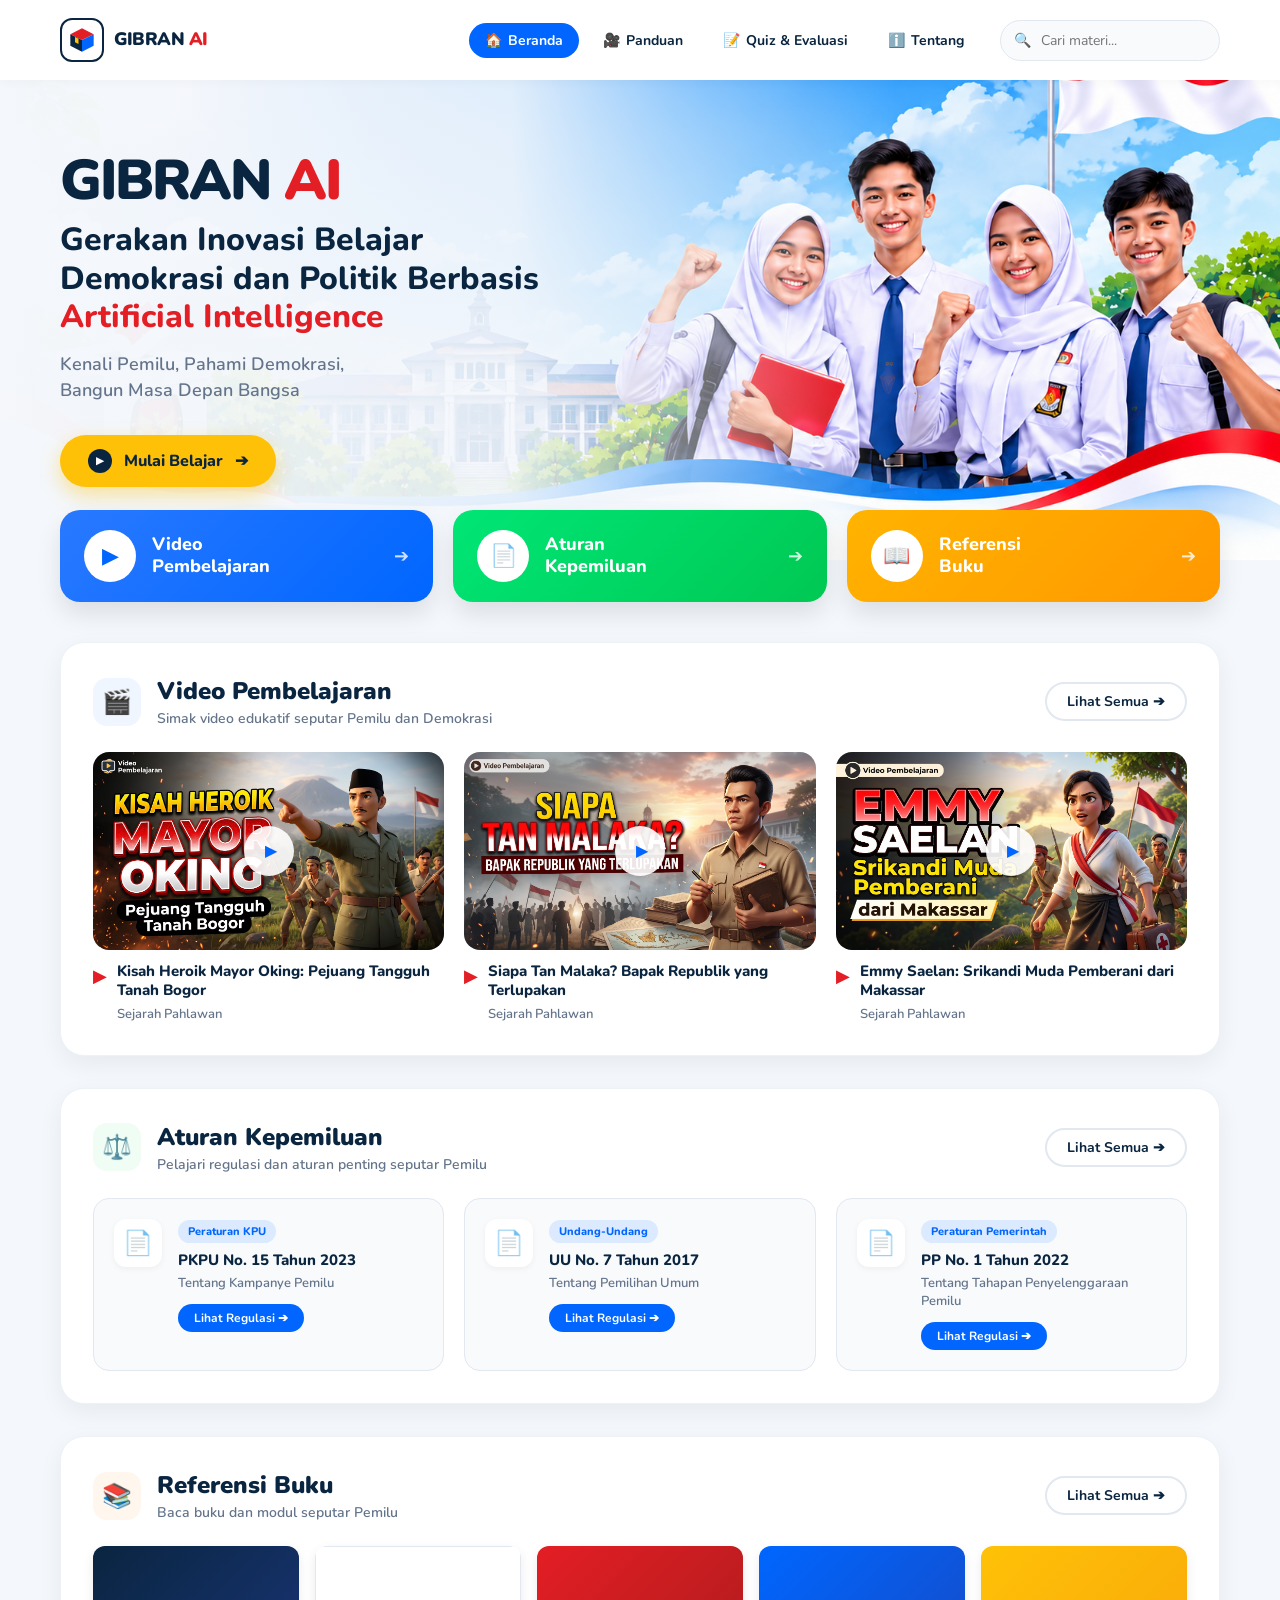
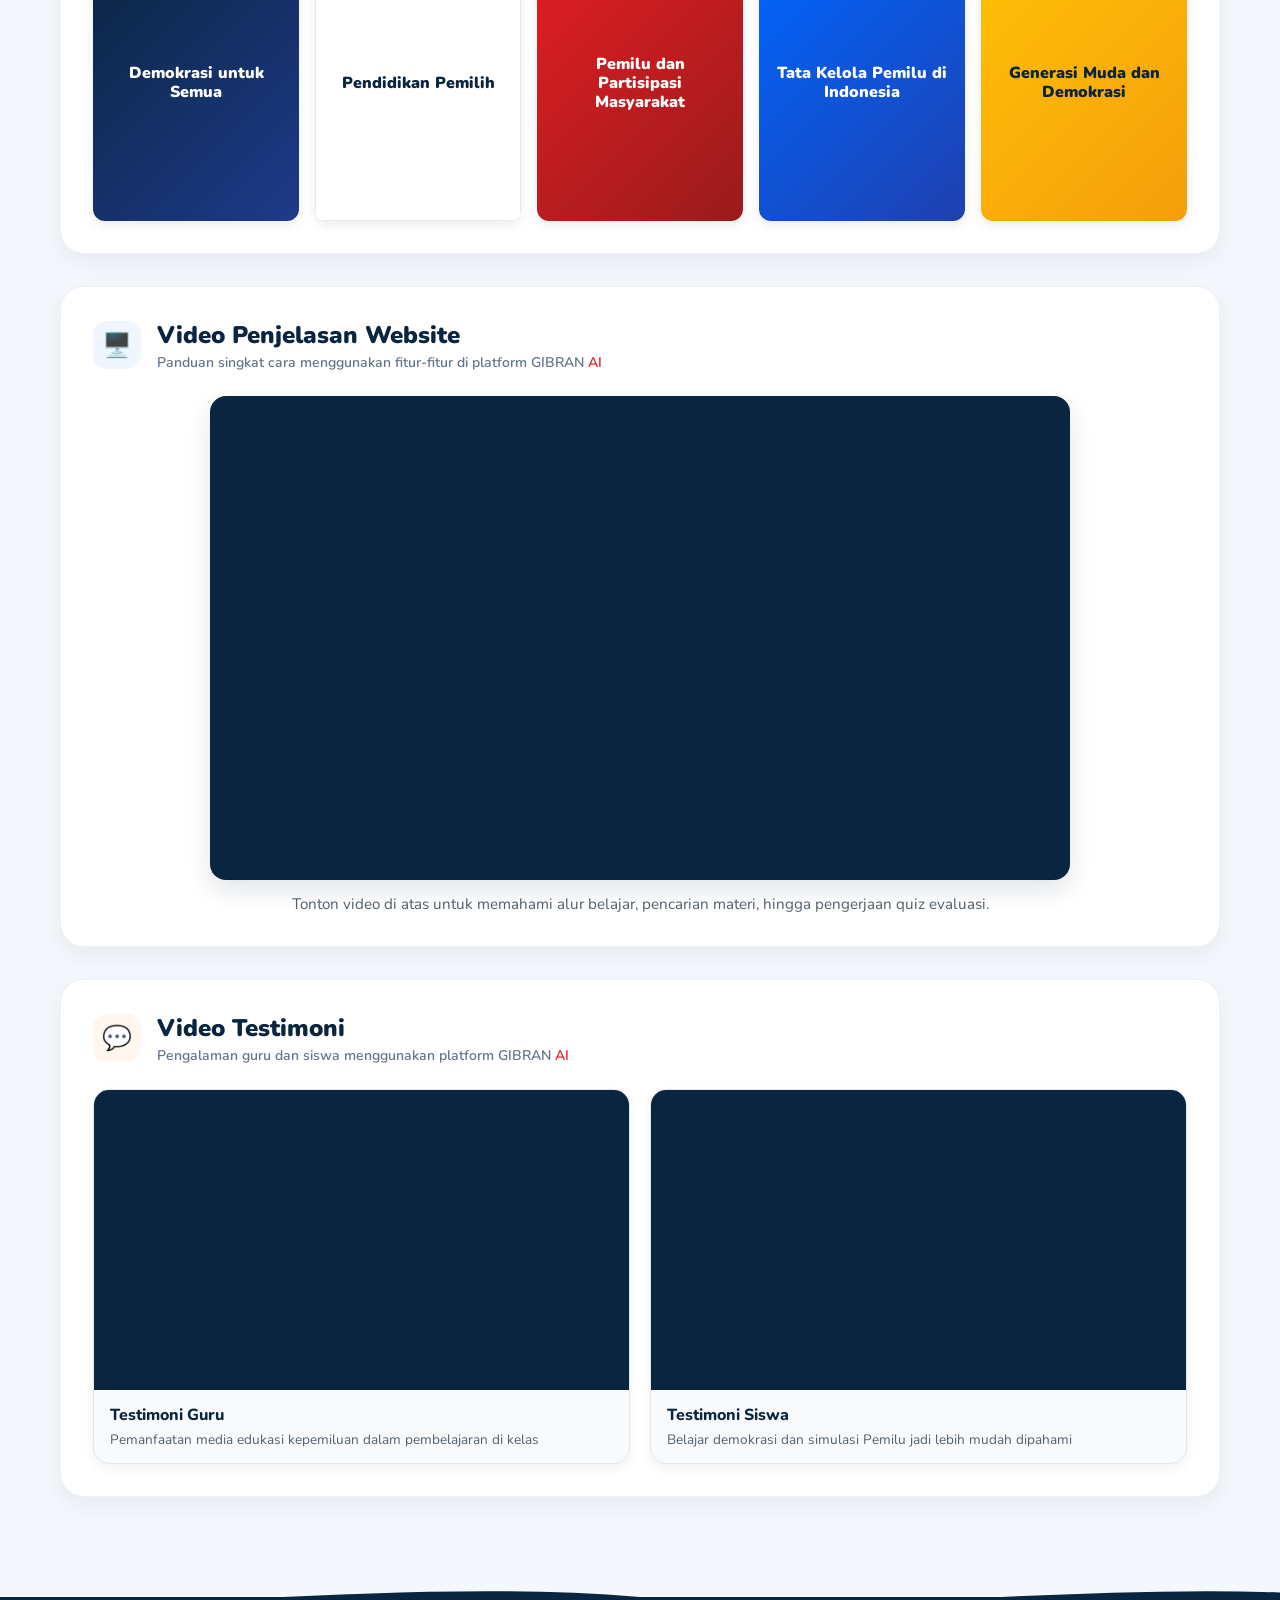
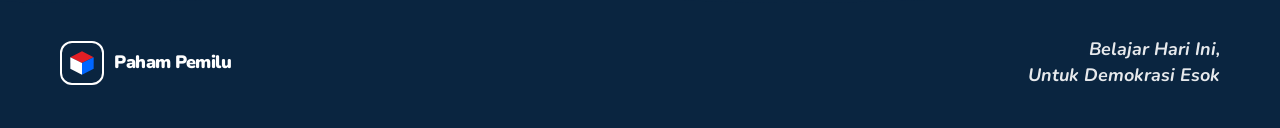
==== index.html @ 25739f9c "Update index.html" ====
<!DOCTYPE html>
<html lang="id">
<head>
<meta charset="UTF-8">
<meta name="viewport" content="width=device-width,initial-scale=1">
<title>Paham Pemilu — Media Edukasi</title>
<link rel="stylesheet" href="assets/public.css">
<link href="https://fonts.googleapis.com/css2?family=Nunito:wght@400;600;700;800;900&display=swap" rel="stylesheet">
<style>
  /* Warna merah untuk tulisan AI dan Artificial Intelligence */
  .text-red {
    color: #E31E24 !important;
  }

  /* Styling tambahan khusus untuk section Video Penjelasan Website */
  .guide-video-wrapper {
    position: relative;
    width: 100%;
    max-width: 860px;
    margin: 0 auto;
    aspect-ratio: 16 / 9;
    border-radius: 16px;
    overflow: hidden;
    background: #0A2540;
    box-shadow: 0 10px 25px rgba(10, 37, 64, 0.12);
  }
  .guide-video-wrapper iframe,
  .guide-video-wrapper video {
    position: absolute;
    top: 0;
    left: 0;
    width: 100%;
    height: 100%;
    border: none;
    object-fit: cover;
  }
  .guide-caption {
    text-align: center;
    margin-top: 14px;
    color: #52606D;
    font-size: 0.95rem;
  }

  /* Styling Section Video Testimoni */
  .testimoni-grid {
    display: grid;
    grid-template-columns: repeat(auto-fit, minmax(300px, 1fr));
    gap: 20px;
  }
  .testimoni-card {
    background: #F8FAFC;
    border: 1px solid #E2E8F0;
    border-radius: 16px;
    overflow: hidden;
    box-shadow: 0 4px 12px rgba(10, 37, 64, 0.06);
  }
  .testimoni-video-box {
    position: relative;
    width: 100%;
    aspect-ratio: 16 / 9;
    background: #0A2540;
  }
  .testimoni-video-box iframe,
  .testimoni-video-box video {
    position: absolute;
    top: 0;
    left: 0;
    width: 100%;
    height: 100%;
    border: none;
    object-fit: cover;
  }
  .testimoni-info {
    padding: 14px 16px;
  }
  .testimoni-info h4 {
    margin: 0 0 4px;
    color: #0A2540;
    font-size: 1rem;
    font-weight: 800;
  }
  .testimoni-info p {
    margin: 0;
    color: #52606D;
    font-size: 0.85rem;
  }

  /* Styling Sampul Gambar Referensi Buku */
  .b-cover.has-cover-img {
    background-size: cover !important;
    background-position: center !important;
    background-repeat: no-repeat !important;
    position: relative;
    overflow: hidden;
  }
  .b-cover.has-cover-img::after {
    content: "";
    position: absolute;
    inset: 0;
    background: linear-gradient(to top, rgba(10, 37, 64, 0.85) 0%, rgba(10, 37, 64, 0.15) 55%, transparent 100%);
  }
  .b-cover.has-cover-img h3 {
    position: relative;
    z-index: 2;
    color: #ffffff !important;
    text-shadow: 0 2px 6px rgba(0,0,0,0.6);
  }

  /* Perbaikan rasio video di dalam modal agar tidak stuck loading/gepeng */
  #videoContent {
    position: relative;
    width: 100%;
    aspect-ratio: 16 / 9;
    background: #000;
    border-radius: 12px;
    overflow: hidden;
  }
  #videoContent iframe,
  #videoContent video {
    position: absolute;
    top: 0;
    left: 0;
    width: 100%;
    height: 100%;
    border: none;
  }
</style>
</head>
<body>

<!-- NAVBAR -->
<header class="site-header">
  <div class="container nav-container">
    <a href="#" class="brand">
      <div class="brand-logo">
        <svg viewBox="0 0 24 24" fill="none" xmlns="http://www.w3.org/2000/svg">
          <path d="M12 2L2 7L12 12L22 7L12 2Z" fill="#E31E24"/>
          <path d="M2 7V17L12 22V12L2 7Z" fill="#0A2540"/>
          <path d="M22 7V17L12 22V12L22 7Z" fill="#0066FF"/>
          <path d="M6 9.5V14L9 15.5V11L6 9.5Z" fill="#FFC107"/>
        </svg>
      </div>
      <div class="brand-text">
        <div class="brand-title">GIBRAN <span class="text-red">AI</span></div>
      </div>
    </a>

    <!-- Menu Navigasi & Pencarian digabung di kanan -->
    <div class="nav-right">
      <nav class="nav-links">
        <a href="#" class="active" onclick="scrollToTop(event)"><span class="icon">🏠</span> Beranda</a>
        <a href="#panduan"><span class="icon">🎥</span> Panduan</a>
        <a href="#" onclick="event.preventDefault(); openQuiz()"><span class="icon">📝</span> Quiz & Evaluasi</a>
        <a href="#" onclick="event.preventDefault(); openTentang()"><span class="icon">ℹ️</span> Tentang</a>
      </nav>

      <div class="nav-search">
        <input type="text" placeholder="Cari materi..." id="globalSearchInput" onkeyup="globalSearch(this.value)">
        <span class="search-icon">🔍</span>
      </div>
    </div>
  </div>
</header>

<!-- HERO SECTION -->
<section class="hero-section">
  <div class="hero-bg">
    <img src="assets/background.png" alt="Siswa Paham Pemilu" class="hero-image">
    <div class="hero-overlay"></div>
  </div>
  
  <div class="container hero-content">
    <div class="hero-text">
      <h1><span class="text-navy">GIBRAN</span> <span class="text-red">AI</span></h1>
      <h2>Gerakan Inovasi Belajar Demokrasi dan Politik Berbasis <span class="text-red">Artificial Intelligence</span></h2>
      <p>Kenali Pemilu, Pahami Demokrasi,<br>Bangun Masa Depan Bangsa</p>
      <a href="#video" class="btn-hero">
        <span class="btn-icon">▶</span>
        Mulai Belajar
        <span class="btn-arrow">➔</span>
      </a>
    </div>
  </div>
</section>

<!-- KATEGORI KARTU -->
<div class="container category-wrapper">
  <div class="category-grid">
    <a href="#video" class="cat-card cat-blue">
      <div class="cat-icon">▶</div>
      <div class="cat-text"><h3>Video<br>Pembelajaran</h3></div>
      <div class="cat-arrow">➔</div>
    </a>
    <a href="#aturan" class="cat-card cat-green">
      <div class="cat-icon">📄</div>
      <div class="cat-text"><h3>Aturan<br>Kepemiluan</h3></div>
      <div class="cat-arrow">➔</div>
    </a>
    <a href="#buku" class="cat-card cat-orange">
      <div class="cat-icon">📖</div>
      <div class="cat-text"><h3>Referensi<br>Buku</h3></div>
      <div class="cat-arrow">➔</div>
    </a>
  </div>
</div>

<!-- MAIN CONTENT WRAPPER -->
<div class="container main-content">

  <!-- SECTION 1: VIDEO -->
  <section class="content-box" id="video">
    <div class="box-header">
      <div class="header-left">
        <div class="header-icon icon-blue">🎬</div>
        <div>
          <h2>Video Pembelajaran</h2>
          <p>Simak video edukatif seputar Pemilu dan Demokrasi</p>
        </div>
      </div>
      <a href="#" onclick="event.preventDefault(); openAll('video')" class="btn-lihat">Lihat Semua ➔</a>
    </div>
    <div class="video-grid" id="videoGrid"></div>
  </section>

  <!-- SECTION 2: ATURAN -->
  <section class="content-box" id="aturan">
    <div class="box-header">
      <div class="header-left">
        <div class="header-icon icon-green">⚖️</div>
        <div>
          <h2>Aturan Kepemiluan</h2>
          <p>Pelajari regulasi dan aturan penting seputar Pemilu</p>
        </div>
      </div>
      <a href="#" onclick="event.preventDefault(); openAll('aturan')" class="btn-lihat">Lihat Semua ➔</a>
    </div>
    <div class="rule-grid" id="rulesGrid"></div>
  </section>

  <!-- SECTION 3: BUKU -->
  <section class="content-box" id="buku">
    <div class="box-header">
      <div class="header-left">
        <div class="header-icon icon-orange">📚</div>
        <div>
          <h2>Referensi Buku</h2>
          <p>Baca buku dan modul seputar Pemilu</p>
        </div>
      </div>
      <a href="#" onclick="event.preventDefault(); openAll('buku')" class="btn-lihat">Lihat Semua ➔</a>
    </div>
    <div class="book-grid" id="booksGrid"></div>
  </section>

  <!-- SECTION 4: VIDEO PENJELASAN WEBSITE (GOOGLE DRIVE) -->
  <section class="content-box" id="panduan">
    <div class="box-header">
      <div class="header-left">
        <div class="header-icon icon-blue">🖥️</div>
        <div>
          <h2>Video Penjelasan Website</h2>
          <p>Panduan singkat cara menggunakan fitur-fitur di platform GIBRAN <span class="text-red">AI</span></p>
        </div>
      </div>
    </div>

    <div class="guide-video-wrapper">
      <iframe 
        src="https://drive.google.com/file/d/1xdvObH5hwWqjvr8Z_KCdpr6EtPa9gy2i/preview" 
        title="Video Penjelasan Website GIBRAN AI" 
        allow="autoplay; fullscreen" 
        referrerpolicy="strict-origin-when-cross-origin"
        allowfullscreen>
      </iframe>
    </div>
    <p class="guide-caption">
      Tonton video di atas untuk memahami alur belajar, pencarian materi, hingga pengerjaan quiz evaluasi.
    </p>
  </section>

  <!-- SECTION 5: VIDEO TESTIMONI -->
  <section class="content-box" id="testimoni">
    <div class="box-header">
      <div class="header-left">
        <div class="header-icon icon-orange">💬</div>
        <div>
          <h2>Video Testimoni</h2>
          <p>Pengalaman guru dan siswa menggunakan platform GIBRAN <span class="text-red">AI</span></p>
        </div>
      </div>
    </div>

    <div class="testimoni-grid">
      <!-- Testimoni 1: Ganti ID_VIDEO_TESTIMONI_1 dengan ID file Google Drive atau link embed YouTube -->
      <div class="testimoni-card">
        <div class="testimoni-video-box">
          <iframe 
            src="https://drive.google.com/file/d/ID_VIDEO_TESTIMONI_1/preview" 
            title="Testimoni Guru" 
            allow="autoplay; fullscreen" 
            referrerpolicy="strict-origin-when-cross-origin"
            allowfullscreen>
          </iframe>
        </div>
        <div class="testimoni-info">
          <h4>Testimoni Guru</h4>
          <p>Pemanfaatan media edukasi kepemiluan dalam pembelajaran di kelas</p>
        </div>
      </div>

      <!-- Testimoni 2: Ganti ID_VIDEO_TESTIMONI_2 dengan ID file Google Drive atau link embed YouTube -->
      <div class="testimoni-card">
        <div class="testimoni-video-box">
          <iframe 
            src="https://drive.google.com/file/d/ID_VIDEO_TESTIMONI_2/preview" 
            title="Testimoni Siswa" 
            allow="autoplay; fullscreen" 
            referrerpolicy="strict-origin-when-cross-origin"
            allowfullscreen>
          </iframe>
        </div>
        <div class="testimoni-info">
          <h4>Testimoni Siswa</h4>
          <p>Belajar demokrasi dan simulasi Pemilu jadi lebih mudah dipahami</p>
        </div>
      </div>
    </div>
  </section>

</div>

<!-- FOOTER (Tanpa Ikon Sosmed) -->
<footer class="site-footer">
  <div class="footer-wave"></div>
  <div class="container footer-content" style="justify-content: space-between;">
    <div class="footer-brand">
      <div class="brand-logo" style="border-color:#fff">
        <svg viewBox="0 0 24 24" fill="none" xmlns="http://www.w3.org/2000/svg">
          <path d="M12 2L2 7L12 12L22 7L12 2Z" fill="#E31E24"/>
          <path d="M2 7V17L12 22V12L2 7Z" fill="#fff"/>
          <path d="M22 7V17L12 22V12L22 7Z" fill="#0066FF"/>
        </svg>
      </div>
      <div class="brand-text" style="color:#fff">
        <div class="brand-title" style="color:#fff">Paham Pemilu</div>
      </div>
    </div>
    <div class="footer-tagline" style="text-align: right;">
      <em>Belajar Hari Ini,<br>Untuk Demokrasi Esok</em>
    </div>
  </div>
</footer>

<!-- ================= MODALS ================= -->

<!-- 1. Modal Video Player -->
<div class="modal" id="videoModal">
  <div class="modal-box">
    <button class="modal-close" onclick="closeVideo()">✕</button>
    <div id="videoContent"></div>
  </div>
</div>

<!-- 2. Modal Lihat Semua File -->
<div class="modal" id="allModal">
  <div class="modal-box large-modal">
    <button class="modal-close" onclick="closeAll()">✕</button>
    <h2 id="allModalTitle" style="color:var(--navy); margin-bottom: 20px;">Semua Item</h2>
    <div class="modal-scroll-area">
      <div class="video-grid" id="allGrid"></div>
    </div>
  </div>
</div>

<!-- 3. Modal Quiz & Evaluasi -->
<div class="modal" id="quizModal">
  <div class="modal-box large-modal">
    <button class="modal-close" onclick="closeQuiz()">✕</button>
    <h2 style="color:var(--navy); margin-bottom: 20px;">Quiz & Evaluasi</h2>
    <div id="quizContainer" class="quiz-container">
      <!-- Diisi via JS -->
    </div>
  </div>
</div>

<!-- 4. Modal Tentang -->
<div class="modal" id="tentangModal">
  <div class="modal-box large-modal">
    <button class="modal-close" onclick="closeTentang()">✕</button>
    <div class="tentang-content">
      <h2 style="color:var(--navy); margin-bottom: 16px;">Tentang GIBRAN <span class="text-red">AI</span></h2>
      <p><strong>GIBRAN <span class="text-red">AI</span></strong> adalah platform media edukasi digital yang dirancang khusus untuk membantu guru dan siswa memahami seluk-beluk kepemiluan dan demokrasi di Indonesia.</p>
      <p>Tujuan kami adalah menciptakan generasi muda yang cerdas dalam berdemokrasi, memahami hak dan kewajibannya sebagai warga negara, serta memiliki kesadaran tinggi untuk berpartisipasi dalam Pemilu.</p>
      <p>Melalui video pembelajaran, kumpulan aturan, referensi buku, dan quiz interaktif, kami berharap pendidikan politik dapat diakses dengan mudah, menyenangkan, dan relevan dengan dunia pendidikan.</p>
    </div>
  </div>
</div>

<script src="assets/store.js"></script>
<script>
// =========================================================================
// EDIT LINK GAMBAR SAMPUL BUKU DI SINI (URUTAN SESUAI DAFTAR BUKU)
// Anda juga bisa mengisi properti "cover" langsung di dalam assets/store.js
// =========================================================================
const customBookCovers = [
  "", // Link gambar sampul Buku ke-1 (contoh: "https://link-gambar.com/sampul1.jpg")
  "", // Link gambar sampul Buku ke-2
  "", // Link gambar sampul Buku ke-3
  "", // Link gambar sampul Buku ke-4
  ""  // Link gambar sampul Buku ke-5
];

// Fallback jika helper di store.js belum tersedia
if (typeof esc !== 'function') {
  window.esc = function(str) {
    return String(str ?? '')
      .replace(/&/g, '&amp;')
      .replace(/</g, '&lt;')
      .replace(/>/g, '&gt;')
      .replace(/"/g, '&quot;')
      .replace(/'/g, '&#39;');
  };
}

function getYoutubeId(url) {
  const str = String(url || '').trim();
  const match = str.match(/(?:youtu\.be\/|youtube\.com\/(?:watch\?(?:.*&)?v=|embed\/|v\/|shorts\/))([a-zA-Z0-9_-]{11})/);
  return match ? match[1] : '';
}

window.ytThumb = function(url) {
  const id = getYoutubeId(url);
  return id ? `https://img.youtube.com/vi/${id}/hqdefault.jpg` : '';
};

function toEmbedYoutube(url) {
  const id = getYoutubeId(url);
  return id ? `https://www.youtube.com/embed/${id}` : url;
}

function toEmbedGdrive(url) {
  const str = String(url || '').trim();
  const match = str.match(/\/file\/d\/([^\/?#]+)/) || str.match(/[?&]id=([^&]+)/);
  if (match) {
    return `https://drive.google.com/file/d/${match[1]}/preview`;
  }
  return str.includes('/view') ? str.replace('/view', '/preview') : str;
}

let searchQuery = ""; // Variabel penampung kata kunci pencarian

// --- RENDER DATA HOMEPAGE & PENCARIAN ---
function render(){
  if (typeof APStore === 'undefined') return;

  const videos = APStore.getList('videos') || [];
  const rules  = APStore.getList('rules') || [];
  const books  = APStore.getList('books') || [];

  // Filter Data Berdasarkan Pencarian
  const filteredVideos = videos.filter(v => (v.judul + ' ' + (v.kategori||'') + ' ' + (v.deskripsi||'')).toLowerCase().includes(searchQuery));
  const filteredRules  = rules.filter(r => (r.judul + ' ' + (r.kategori||'') + ' ' + (r.deskripsi||'')).toLowerCase().includes(searchQuery));
  const filteredBooks  = books.filter(b => (b.judul + ' ' + (b.penulis||'') + ' ' + (b.penerbit||'')).toLowerCase().includes(searchQuery));

  // 1. Render Video
  const vg = document.getElementById('videoGrid');
  const vLimit = searchQuery ? filteredVideos.length : 3;
  if (!filteredVideos.length){
    vg.innerHTML = '<div class="empty">Video tidak ditemukan.</div>';
  } else {
    vg.innerHTML = filteredVideos.slice(0, vLimit).map(v => generateVideoCard(v)).join('');
  }

  // 2. Render Aturan
  const rg = document.getElementById('rulesGrid');
  const rLimit = searchQuery ? filteredRules.length : 3;
  if (!filteredRules.length){
    rg.innerHTML = '<div class="empty">Aturan tidak ditemukan.</div>';
  } else {
    rg.innerHTML = filteredRules.slice(0, rLimit).map(r => generateRuleCard(r)).join('');
  }

  // 3. Render Buku
  const bg = document.getElementById('booksGrid');
  const bLimit = searchQuery ? filteredBooks.length : 5;
  if (!filteredBooks.length){
    bg.innerHTML = '<div class="empty">Buku tidak ditemukan.</div>';
  } else {
    bg.innerHTML = filteredBooks.slice(0, bLimit).map((b, i) => generateBookCard(b, i)).join('');
  }
}

// --- FUNGSI PENCARIAN ---
function globalSearch(val) {
  searchQuery = val.toLowerCase().trim();
  render();
}

// --- TEMPLATE FUNCTIONS ---
function generateVideoCard(v) {
  const rawUrl = String(v.url || v.src || '').trim();
  const ytId = getYoutubeId(rawUrl);
  let thumb = '';
  
  if (ytId) {
    thumb = `https://img.youtube.com/vi/${ytId}/hqdefault.jpg`;
  } else if (v.thumbnail) {
    thumb = v.thumbnail; 
  } else {
    thumb = 'https://images.unsplash.com/photo-1540910419892-4a36d2c3266c?q=80&w=600&auto=format&fit=crop'; 
  }

  const dataVideo = esc(JSON.stringify({tipe: v.tipe || '', src: rawUrl}));
  
  return `
    <div class="v-card" onclick='openVideo(${dataVideo})'>
      <div class="v-thumb" style="background-image:url('${esc(thumb)}')">
        <div class="v-play">▶</div>
      </div>
      <div class="v-info">
        <div class="v-yt-icon">▶</div>
        <div>
          <h3>${esc(v.judul)}</h3>
          <p>${esc(v.kategori)}</p>
        </div>
      </div>
    </div>`;
}

function generateRuleCard(r) {
  return `
    <div class="r-card">
      <div class="r-icon">📄</div>
      <div class="r-info">
        <span class="r-badge">${esc(r.kategori)}</span>
        <h3>${esc(r.judul)}</h3>
        <p>${esc(r.deskripsi||'')}</p>
        <a href="${esc(r.file_path||'#')}" target="_blank" rel="noopener noreferrer" class="r-btn">Lihat Regulasi ➔</a>
      </div>
    </div>`;
}

function generateBookCard(b, index) {
  const coverClasses = ['c-navy', 'c-white', 'c-red', 'c-blue', 'c-yellow'];
  const cls = coverClasses[index % coverClasses.length];
  
  // Cek link gambar sampul dari objek buku (store.js) atau dari array customBookCovers
  const coverImg = (b.cover || b.gambar || b.thumbnail || customBookCovers[index] || '').trim();
  const coverStyle = coverImg ? `style="background-image:url('${esc(coverImg)}')"` : '';
  const extraClass = coverImg ? 'has-cover-img' : cls;

  return `
    <div class="b-card" onclick="window.open('${esc(b.file_path||'#')}', '_blank', 'noopener,noreferrer')" style="cursor:pointer">
      <div class="b-cover ${extraClass}" ${coverStyle}>
        <h3>${esc(b.judul)}</h3>
      </div>
    </div>`;
}

// --- LOGIKA VIDEO MODAL (DIPERBAIKI AGAR TIDAK STUCK LOADING) ---
function openVideo(data){
  const content = document.getElementById('videoContent');
  const rawSrc = String(data && data.src ? data.src : '').trim();
  
  if (!rawSrc){
    content.innerHTML = '<div style="display:flex;align-items:center;justify-content:center;height:100%;color:#fff;padding:20px;text-align:center;">Link video belum diisi.</div>';
  } else if (getYoutubeId(rawSrc) || data.tipe === 'youtube'){
    const embedSrc = toEmbedYoutube(rawSrc);
    const separator = embedSrc.includes('?') ? '&' : '?';
    content.innerHTML = `<iframe src="${esc(embedSrc)}${separator}autoplay=1&rel=0" title="Video Pembelajaran" allowfullscreen allow="accelerometer; autoplay; clipboard-write; encrypted-media; gyroscope; picture-in-picture; web-share" referrerpolicy="strict-origin-when-cross-origin"></iframe>`;
  } else if (rawSrc.includes('drive.google.com') || data.tipe === 'gdrive') {
    const embedUrl = toEmbedGdrive(rawSrc);
    content.innerHTML = `<iframe src="${esc(embedUrl)}" title="Video Google Drive" allowfullscreen allow="autoplay; fullscreen" referrerpolicy="strict-origin-when-cross-origin"></iframe>`;
  } else {
    content.innerHTML = `<video src="${esc(rawSrc)}" controls autoplay playsinline></video>`;
  }
  
  document.getElementById('videoModal').classList.add('open');
}

function closeVideo(){
  document.getElementById('videoContent').innerHTML = '';
  document.getElementById('videoModal').classList.remove('open');
}

// --- LOGIKA LIHAT SEMUA ---
function openAll(type){
  const title = document.getElementById('allModalTitle');
  const grid = document.getElementById('allGrid');
  
  if (type === 'video') {
    title.textContent = 'Semua Video Pembelajaran';
    grid.className = 'video-grid';
    grid.innerHTML = APStore.getList('videos').map(v => generateVideoCard(v)).join('');
  } else if (type === 'aturan') {
    title.textContent = 'Semua Aturan Kepemiluan';
    grid.className = 'rule-grid';
    grid.innerHTML = APStore.getList('rules').map(r => generateRuleCard(r)).join('');
  } else if (type === 'buku') {
    title.textContent = 'Semua Referensi Buku';
    grid.className = 'book-grid';
    grid.innerHTML = APStore.getList('books').map((b, i) => generateBookCard(b, i)).join('');
  }
  
  document.getElementById('allModal').classList.add('open');
}
function closeAll(){
  document.getElementById('allModal').classList.remove('open');
}

// --- LOGIKA TENTANG ---
function openTentang() { document.getElementById('tentangModal').classList.add('open'); }
function closeTentang() { document.getElementById('tentangModal').classList.remove('open'); }

// --- LOGIKA QUIZ & EVALUASI ---
const quizData = [
  { q: "Apa asas utama Pemilu di Indonesia?", options: ["Bebas, Rahasia, Jujur, Adil", "Langsung, Umum, Bebas, Rahasia, Jujur, Adil (LUBER JURDIL)", "Cepat, Tepat, Murah", "Terbuka dan Transparan"], answer: 1 },
  { q: "Siapa penyelenggara Pemilu di Indonesia?", options: ["Pemerintah", "DPR", "KPU, Bawaslu, dan DKPP", "Polisi"], answer: 2 },
  { q: "Pada usia berapa seseorang berhak memberikan suara dalam Pemilu di Indonesia?", options: ["15 Tahun", "17 Tahun atau sudah menikah", "21 Tahun", "18 Tahun"], answer: 1 },
  { q: "Apa singkatan dari KPU?", options: ["Komisi Pemilihan Umum", "Komite Pemilu Utama", "Kantor Pemungutan Suara", "Komunitas Peduli Pemilu"], answer: 0 },
  { q: "Apa fungsi utama surat suara?", options: ["Sebagai tanda pengenal", "Untuk mencoblos calon pilihan", "Sebagai bukti sudah memilih", "Untuk absensi kehadiran"], answer: 1 }
];

function openQuiz() {
  const container = document.getElementById('quizContainer');
  container.innerHTML = `
    <form id="quizForm" onsubmit="submitQuiz(event)">
      ${quizData.map((item, index) => `
        <div class="quiz-item">
          <p class="quiz-question">${index + 1}. ${item.q}</p>
          <div class="quiz-options">
            ${item.options.map((opt, i) => `
              <label class="quiz-label">
                <input type="radio" name="q${index}" value="${i}" required>
                <span class="quiz-radio-text">${opt}</span>
              </label>
            `).join('')}
          </div>
        </div>
      `).join('')}
      <button type="submit" class="btn-submit-quiz">Selesai & Lihat Skor</button>
    </form>
  `;
  document.getElementById('quizModal').classList.add('open');
}

function closeQuiz() {
  document.getElementById('quizModal').classList.remove('open');
}

function submitQuiz(e) {
  e.preventDefault();
  let score = 0;
  const form = e.target;
  
  quizData.forEach((item, index) => {
    const selected = form.querySelector(`input[name="q${index}"]:checked`);
    if (selected && parseInt(selected.value, 10) === item.answer) {
      score++;
    }
  });

  const total = quizData.length;
  const percentage = Math.round((score / total) * 100);
  let message = "";
  
  if (percentage === 100) message = "Luar biasa! Pemahaman Anda sangat sempurna.";
  else if (percentage >= 80) message = "Bagus sekali! Pemahaman Anda sangat baik.";
  else if (percentage >= 60) message = "Cukup baik! Terus tingkatkan belajar Anda.";
  else message = "Jangan menyerah! Mari pelajari kembali materi Pemilu.";

  document.getElementById('quizContainer').innerHTML = `
    <div class="quiz-result">
      <h3>Skor Anda</h3>
      <div class="score-circle">${percentage}</div>
      <p class="score-text">Benar ${score} dari ${total} soal</p>
      <p class="score-message">${message}</p>
      <button onclick="openQuiz()" class="btn-submit-quiz">Ulangi Quiz</button>
    </div>
  `;
}

// --- UTILITAS LAINNYA ---
function scrollToTop(e) { e.preventDefault(); window.scrollTo({top:0, behavior:'smooth'}); }

// Menutup Modal saat area luar (backdrop gelap) diklik
document.querySelectorAll('.modal').forEach(modal => {
  modal.addEventListener('click', e => {
    if (e.target === modal) {
      if (modal.id === 'videoModal') closeVideo();
      else modal.classList.remove('open');
    }
  });
});

// Menutup Modal dengan tombol ESC
document.addEventListener('keydown', e => {
  if (e.key === 'Escape') {
    closeVideo();
    closeAll();
    closeTentang();
    closeQuiz();
  }
});

render();
</script>
</body>
</html>
---- assets/public.css ----
@import url('https://fonts.googleapis.com/css2?family=Nunito:wght@400;600;700;800;900&display=swap');

:root {
  --navy: #0A2540;
  --red: #E31E24;
  --blue: #0066FF;
  --green: #00C853;
  --orange: #FF9800;
  --yellow: #FFC107;
  --bg-body: #F4F7FB;
  --text-gray: #64748b;
  --shadow-card: 0 8px 24px rgba(10, 37, 64, 0.06);
}

* { margin: 0; padding: 0; box-sizing: border-box; }
body {
  font-family: 'Nunito', sans-serif;
  background-color: var(--bg-body);
  color: var(--navy);
  overflow-x: hidden;
}

.container { max-width: 1200px; margin: 0 auto; padding: 0 20px; }

/* ================= NAVBAR ================= */
.site-header {
  background: #fff;
  position: sticky; top: 0; z-index: 100;
  box-shadow: 0 2px 10px rgba(0,0,0,0.03);
}
.nav-container {
  display: flex; align-items: center; justify-content: space-between;
  height: 80px;
}
.brand { display: flex; align-items: center; gap: 10px; text-decoration: none; }
.brand-logo {
  width: 44px; height: 44px;
  border: 2px solid var(--navy); border-radius: 12px;
  display: flex; align-items: center; justify-content: center;
  padding: 6px;
}
.brand-logo svg { width: 100%; height: 100%; }
.brand-text { line-height: 1.1; }
.brand-title { font-weight: 900; font-size: 18px; color: var(--navy); letter-spacing: -0.5px; }

/* WADAH KANAN (Navigasi & Pencarian) */
.nav-right {
  display: flex;
  align-items: center;
  gap: 20px;
}

.nav-links { display: flex; gap: 8px; }
.nav-links a {
  display: flex; align-items: center; gap: 6px;
  text-decoration: none; color: var(--navy);
  font-weight: 700; font-size: 14px;
  padding: 8px 16px; border-radius: 100px;
  transition: all 0.2s;
}
.nav-links a:hover { background: #f1f5f9; }
.nav-links a.active { background: var(--blue); color: #fff; }

.nav-search { position: relative; }
.nav-search input {
  padding: 10px 16px 10px 40px;
  border: 1px solid #e2e8f0; border-radius: 100px;
  font-family: inherit; font-size: 14px; outline: none;
  width: 220px; transition: 0.3s; background: #f8fafc;
}
.nav-search input:focus { border-color: var(--blue); width: 260px; background: #fff; }
.search-icon {
  position: absolute; left: 14px; top: 50%; transform: translateY(-50%);
  font-size: 14px; color: var(--text-gray);
}

/* ================= HERO SECTION ================= */
.hero-section {
  position: relative;
  height: 480px;
  background: #dbeafe;
  display: flex; align-items: center;
}
.hero-bg { position: absolute; inset: 0; z-index: 1; overflow: hidden; }
.hero-image { width: 100%; height: 100%; object-fit: cover; object-position: right center; }
.hero-overlay {
  position: absolute; inset: 0;
  background: linear-gradient(to right, rgba(244,247,251,1) 0%, rgba(244,247,251,0.9) 40%, rgba(244,247,251,0) 70%);
}
.hero-content { position: relative; z-index: 2; width: 100%; }
.hero-text { max-width: 500px; }
.hero-text h1 {
  font-size: 56px; font-weight: 900; letter-spacing: -2px; line-height: 1; margin-bottom: 12px;
}
.text-navy { color: var(--navy); }
.text-red { color: var(--red); }
.hero-text h2 {
  font-size: 32px; font-weight: 800; line-height: 1.2; color: var(--navy); margin-bottom: 16px;
}
.hero-text p {
  font-size: 18px; font-weight: 600; color: var(--text-gray); line-height: 1.4; margin-bottom: 32px;
}
.btn-hero {
  display: inline-flex; align-items: center; gap: 12px;
  background: var(--yellow); color: var(--navy);
  padding: 14px 28px; border-radius: 100px;
  text-decoration: none; font-weight: 800; font-size: 16px;
  box-shadow: 0 8px 20px rgba(255, 193, 7, 0.4);
  transition: transform 0.2s;
}
.btn-hero:hover { transform: translateY(-2px); }
.btn-icon {
  background: var(--navy); color: #fff;
  width: 24px; height: 24px; border-radius: 50%;
  display: flex; align-items: center; justify-content: center; font-size: 10px;
}

/* ================= CATEGORY CARDS ================= */
.category-wrapper { position: relative; z-index: 10; margin-top: -50px; margin-bottom: 40px; }
.category-grid { display: grid; grid-template-columns: repeat(3, 1fr); gap: 20px; }
.cat-card {
  display: flex; align-items: center; gap: 16px;
  padding: 20px 24px; border-radius: 20px;
  text-decoration: none; color: #fff;
  box-shadow: 0 12px 24px rgba(0,0,0,0.1);
  transition: transform 0.3s;
}
.cat-card:hover { transform: translateY(-5px); }
.cat-blue { background: linear-gradient(135deg, #2979FF, #0066FF); }
.cat-green { background: linear-gradient(135deg, #00E676, #00C853); }
.cat-orange { background: linear-gradient(135deg, #FFB300, #FF9800); }

.cat-icon {
  width: 52px; height: 52px; background: #fff; border-radius: 50%;
  display: flex; align-items: center; justify-content: center;
  font-size: 22px; flex-shrink: 0;
}
.cat-blue .cat-icon { color: var(--blue); }
.cat-green .cat-icon { color: var(--green); }
.cat-orange .cat-icon { color: var(--orange); }

.cat-text { flex: 1; }
.cat-text h3 { font-size: 18px; font-weight: 800; line-height: 1.2; }
.cat-arrow { font-size: 18px; opacity: 0.8; }

/* ================= CONTENT BOXES (Sections) ================= */
.main-content { display: flex; flex-direction: column; gap: 32px; padding-bottom: 60px; }
.content-box {
  background: #fff; border-radius: 24px; padding: 32px;
  box-shadow: var(--shadow-card);
  border: 1px solid #edf2f7;
}
.box-header {
  display: flex; justify-content: space-between; align-items: center; margin-bottom: 24px;
}
.header-left { display: flex; align-items: center; gap: 16px; }
.header-icon {
  width: 48px; height: 48px; border-radius: 14px;
  display: flex; align-items: center; justify-content: center; font-size: 24px;
}
.icon-blue { background: #eff6ff; color: var(--blue); }
.icon-green { background: #f0fdf4; color: var(--green); }
.icon-orange { background: #fff7ed; color: var(--orange); }
.header-left h2 { font-size: 24px; font-weight: 900; color: var(--navy); }
.header-left p { font-size: 14px; color: var(--text-gray); font-weight: 600; margin-top: 2px; }

.btn-lihat {
  text-decoration: none; color: var(--navy);
  font-weight: 700; font-size: 14px;
  padding: 8px 20px; border: 2px solid #e2e8f0; border-radius: 100px;
  transition: 0.2s;
}
.btn-lihat:hover { border-color: var(--navy); background: var(--navy); color: #fff; }

/* --- VIDEO CARDS --- */
.video-grid { display: grid; grid-template-columns: repeat(3, 1fr); gap: 20px; }
.v-card { cursor: pointer; transition: transform 0.3s; }
.v-card:hover { transform: translateY(-4px); }
.v-thumb {
  aspect-ratio: 16/9; border-radius: 16px; background: #e2e8f0 center/cover;
  position: relative; overflow: hidden; margin-bottom: 12px;
}
.v-play {
  position: absolute; top: 50%; left: 50%; transform: translate(-50%, -50%);
  width: 50px; height: 50px; background: rgba(255,255,255,0.9);
  border-radius: 50%; display: flex; align-items: center; justify-content: center;
  color: var(--blue); font-size: 16px; padding-left: 4px;
  box-shadow: 0 4px 12px rgba(0,0,0,0.2);
}
.v-info { display: flex; gap: 10px; }
.v-yt-icon { color: var(--red); font-size: 18px; margin-top: 2px; }
.v-info h3 { font-size: 15px; font-weight: 800; color: var(--navy); line-height: 1.3; margin-bottom: 4px; }
.v-info p { font-size: 13px; color: var(--text-gray); font-weight: 600; }

/* --- RULES CARDS --- */
.rule-grid { display: grid; grid-template-columns: repeat(3, 1fr); gap: 20px; }
.r-card {
  background: #f8fafc; border: 1px solid #e2e8f0; border-radius: 16px;
  padding: 20px; display: flex; gap: 16px;
}
.r-icon {
  width: 48px; height: 48px; background: #fff; border-radius: 12px;
  display: flex; align-items: center; justify-content: center;
  font-size: 24px; box-shadow: 0 2px 6px rgba(0,0,0,0.05); flex-shrink: 0;
}
.r-info { flex: 1; }
.r-badge {
  display: inline-block; background: #dbeafe; color: var(--blue);
  font-size: 11px; font-weight: 800; padding: 4px 10px; border-radius: 100px; margin-bottom: 8px;
}
.r-info h3 { font-size: 15px; font-weight: 800; line-height: 1.3; margin-bottom: 4px; }
.r-info p { font-size: 13px; color: var(--text-gray); font-weight: 600; margin-bottom: 12px; }
.r-btn {
  display: inline-block; background: var(--blue); color: #fff;
  text-decoration: none; font-size: 12px; font-weight: 700;
  padding: 6px 16px; border-radius: 100px; transition: 0.2s;
}
.r-btn:hover { background: #0052cc; }

/* --- BOOK CARDS --- */
.book-grid { display: grid; grid-template-columns: repeat(5, 1fr); gap: 16px; }
.b-card { border-radius: 12px; overflow: hidden; box-shadow: 0 4px 12px rgba(0,0,0,0.08); transition: transform 0.3s; }
.b-card:hover { transform: translateY(-4px); }
.b-cover { aspect-ratio: 3/4; position: relative; display: flex; align-items: center; justify-content: center; padding: 16px; text-align: center; }
.b-cover img { position: absolute; inset: 0; width: 100%; height: 100%; object-fit: cover; }

/* Desain Cover CSS jika tidak ada gambar */
.c-navy { background: linear-gradient(135deg, #0A2540, #1e3a8a); color: #fff; }
.c-white { background: #fff; color: var(--navy); border: 1px solid #e2e8f0; }
.c-red { background: linear-gradient(135deg, #E31E24, #991b1b); color: #fff; }
.c-blue { background: linear-gradient(135deg, #0066FF, #1e40af); color: #fff; }
.c-yellow { background: linear-gradient(135deg, #FFC107, #f59e0b); color: var(--navy); }
.b-cover h3 { font-size: 16px; font-weight: 900; line-height: 1.2; position: relative; z-index: 2; }

/* ================= FOOTER ================= */
.site-footer {
  background: var(--navy); color: #fff; position: relative; padding: 40px 0;
  margin-top: 40px;
}
.footer-wave {
  position: absolute; top: -20px; left: 0; right: 0; height: 40px;
  background: url('data:image/svg+xml;utf8,<svg viewBox="0 0 1440 40" fill="none" xmlns="http://www.w3.org/2000/svg"><path d="M0 40V20C240 40 480 0 720 20C960 40 1200 0 1440 20V40H0Z" fill="%230A2540"/></svg>') no-repeat center/cover;
}
.footer-content {
  display: flex; align-items: center; justify-content: space-between;
}
.footer-brand { display: flex; align-items: center; gap: 10px; }
.footer-tagline { font-size: 18px; font-weight: 700; line-height: 1.4; text-align: right; opacity: 0.9; }

/* ================= MODAL ================= */
.modal { position: fixed; inset: 0; background: rgba(10, 37, 64, 0.9); display: none; align-items: center; justify-content: center; z-index: 1000; padding: 20px; backdrop-filter: blur(4px); }
.modal.open { display: flex; }

/* PERBAIKAN PADA MODAL BOX */
.modal-box { 
  background: #000; 
  border-radius: 16px; 
  max-width: 900px; 
  width: 100%; 
  position: relative; 
  overflow: hidden; /* Penting agar sudut video melengkung rapi */
  box-shadow: 0 25px 50px rgba(0,0,0,0.5);
}
.modal-box iframe, .modal-box video { 
  width: 100%; 
  aspect-ratio: 16/9; 
  display: block; 
  border: none; 
}

/* PERBAIKAN PADA TOMBOL CLOSE (X) */
.modal-close { 
  position: absolute; 
  top: 12px;       
  right: 12px; 
  background: rgba(255, 255, 255, 0.9); 
  border: none; 
  width: 36px; 
  height: 36px; 
  border-radius: 50%; 
  cursor: pointer; 
  font-weight: bold; 
  font-size: 16px;
  z-index: 9999;   /* Pastikan berada di atas iframe video */
  display: flex; 
  align-items: center; 
  justify-content: center;
  box-shadow: 0 2px 10px rgba(0,0,0,0.3);
  transition: 0.2s;
}
.modal-close:hover { 
  transform: scale(1.1); 
  background: #fff; 
}

/* Responsive */
@media (max-width: 992px) {
  .nav-links { display: none; }
  .hero-section { height: auto; padding: 60px 0; }
  .hero-overlay { background: rgba(244,247,251,0.85); }
  .hero-text { margin: 0 auto; text-align: center; }
  .hero-text h1 { font-size: 46px; }
  .category-grid { grid-template-columns: 1fr; margin-top: 20px; }
  .video-grid, .rule-grid { grid-template-columns: 1fr 1fr; }
  .book-grid { grid-template-columns: repeat(3, 1fr); }
  .footer-content { flex-direction: column; gap: 24px; text-align: center; }
  .footer-tagline { text-align: center; }
}

@media (max-width: 768px) {
  .nav-search { display: none; } /* Sembunyikan pencarian di layar sangat kecil */
  .video-grid, .rule-grid { grid-template-columns: 1fr; }
  .book-grid { grid-template-columns: 1fr 1fr; }
  .box-header { flex-direction: column; align-items: flex-start; gap: 16px; }
  .header-left { flex-direction: row; }
}

/* ================= MODAL TAMBAHAN ================= */
.large-modal {
  max-width: 800px;
  background: #fff;
  padding: 32px;
  border-radius: 20px;
  color: var(--navy);
  /* overflow: hidden di atas akan memotong scroll, jadi kita override di sini */
  overflow: visible; 
}
.modal-scroll-area {
  max-height: 60vh;
  overflow-y: auto;
  padding-right: 10px;
}
.modal-scroll-area::-webkit-scrollbar { width: 8px; }
.modal-scroll-area::-webkit-scrollbar-track { background: #f1f5f9; border-radius: 4px; }
.modal-scroll-area::-webkit-scrollbar-thumb { background: #cbd5e1; border-radius: 4px; }

/* ===== TENTANG ===== */
.tentang-content p {
  margin-bottom: 16px;
  line-height: 1.6;
  color: var(--text-gray);
  font-size: 15px;
}

/* ===== QUIZ ===== */
.quiz-container { max-height: 70vh; overflow-y: auto; padding-right: 10px; }
.quiz-item { margin-bottom: 24px; background: #f8fafc; padding: 20px; border-radius: 12px; border: 1px solid #e2e8f0; }
.quiz-question { font-weight: 700; font-size: 16px; margin-bottom: 12px; color: var(--navy); }
.quiz-options { display: flex; flex-direction: column; gap: 10px; }
.quiz-label { display: flex; align-items: center; gap: 10px; cursor: pointer; font-size: 15px; padding: 10px; background: #fff; border-radius: 8px; border: 1px solid #e2e8f0; transition: 0.2s; }
.quiz-label:hover { background: #eff6ff; border-color: #bfdbfe; }
.quiz-label input[type="radio"] { accent-color: var(--blue); width: 18px; height: 18px; }
.btn-submit-quiz { width: 100%; padding: 14px; background: var(--blue); color: #fff; font-size: 16px; font-weight: 700; border: none; border-radius: 10px; cursor: pointer; transition: 0.3s; margin-top: 16px; }
.btn-submit-quiz:hover { background: #0052cc; }

/* Hasil Quiz */
.quiz-result { text-align: center; padding: 20px 0; }
.quiz-result h3 { font-size: 20px; color: var(--navy); margin-bottom: 16px; }
.score-circle { width: 120px; height: 120px; border-radius: 50%; background: #eff6ff; color: var(--blue); font-size: 40px; font-weight: 900; display: flex; align-items: center; justify-content: center; margin: 0 auto 16px; border: 6px solid #bfdbfe; }
.score-text { font-size: 16px; font-weight: 700; color: var(--navy); margin-bottom: 8px; }
.score-message { font-size: 15px; color: var(--text-gray); margin-bottom: 24px; }
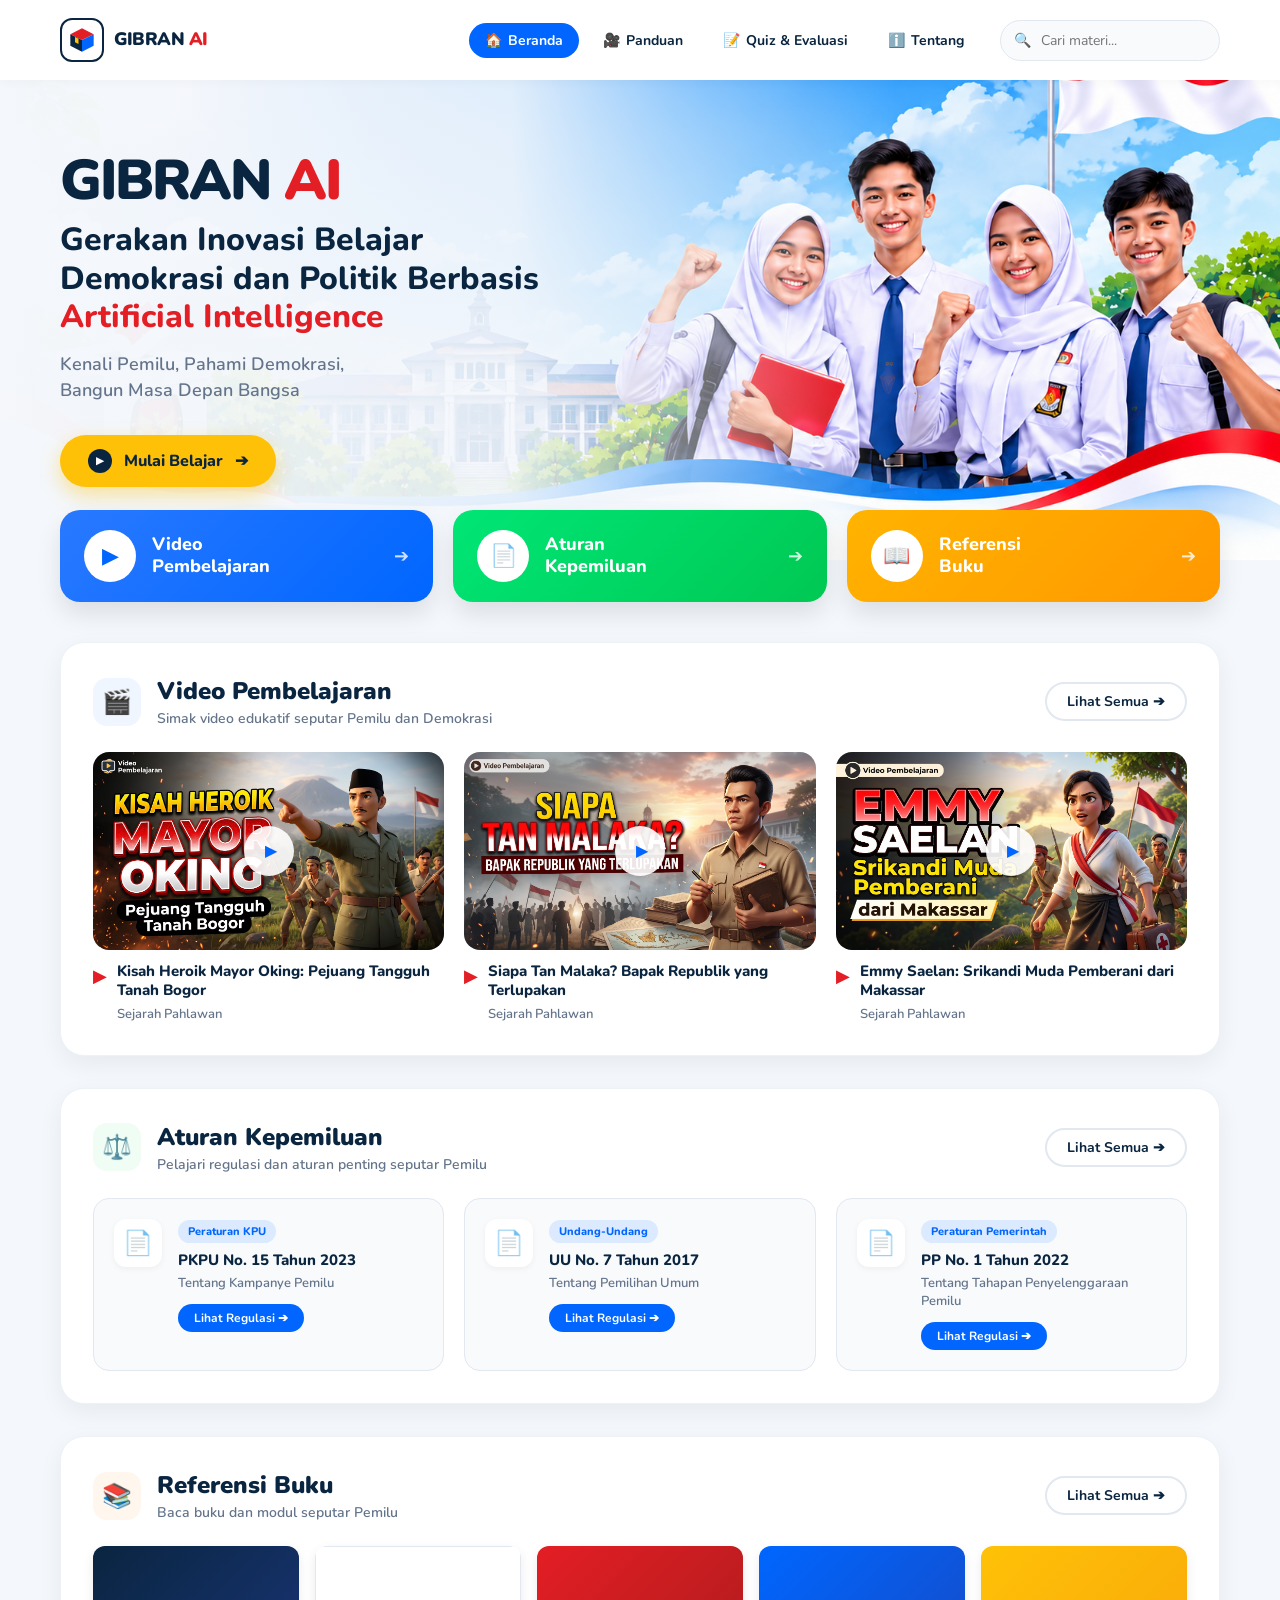
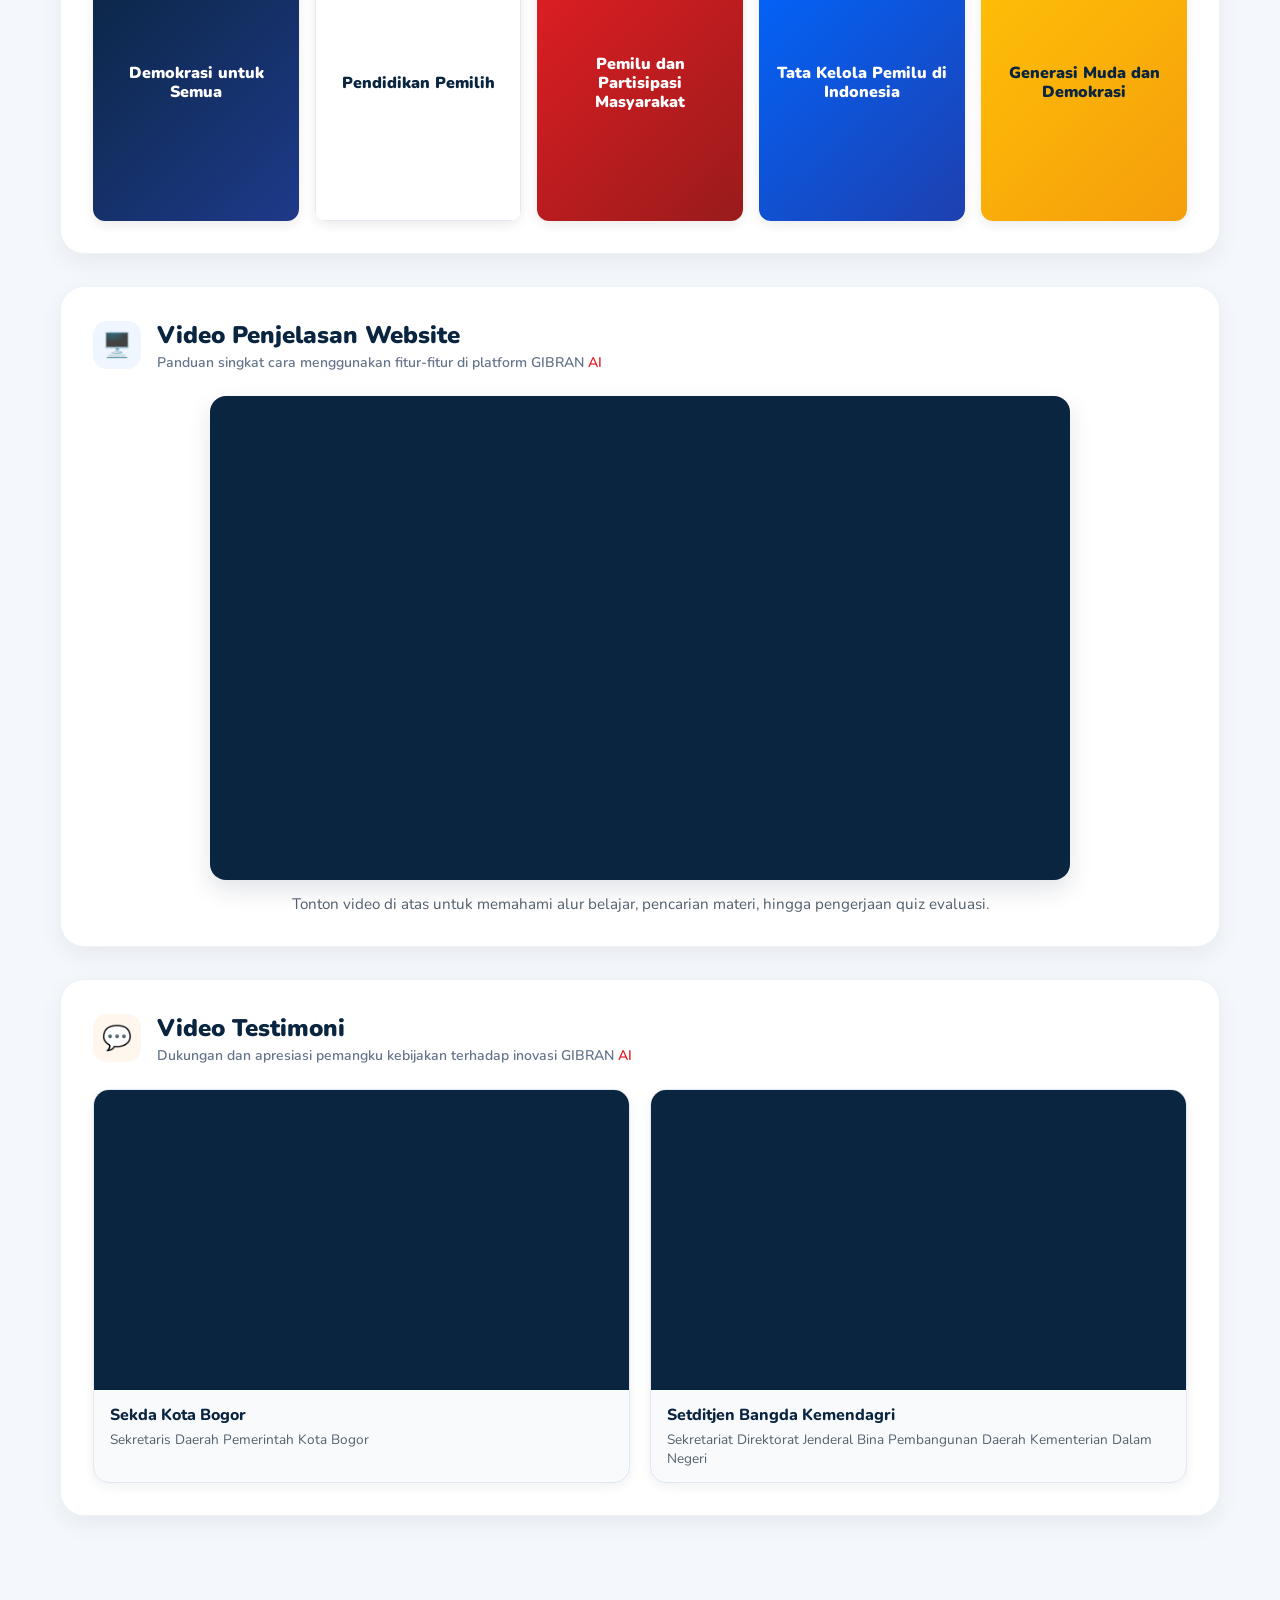
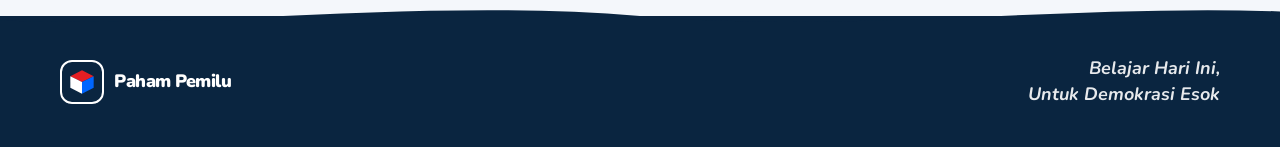
==== commit 98e7bbd4: "Update index.html" ====
--- a/index.html
+++ b/index.html
@@ -278,54 +278,55 @@
     </p>
   </section>
 
-  <!-- SECTION 5: VIDEO TESTIMONI -->
+    <!-- SECTION 5: VIDEO TESTIMONI -->
   <section class="content-box" id="testimoni">
     <div class="box-header">
       <div class="header-left">
         <div class="header-icon icon-orange">💬</div>
         <div>
           <h2>Video Testimoni</h2>
-          <p>Pengalaman guru dan siswa menggunakan platform GIBRAN <span class="text-red">AI</span></p>
+          <p>Dukungan dan apresiasi pemangku kebijakan terhadap inovasi GIBRAN <span class="text-red">AI</span></p>
         </div>
       </div>
     </div>
 
     <div class="testimoni-grid">
-      <!-- Testimoni 1: Ganti ID_VIDEO_TESTIMONI_1 dengan ID file Google Drive atau link embed YouTube -->
+      <!-- Testimoni 1: Sekda Kota Bogor -->
       <div class="testimoni-card">
         <div class="testimoni-video-box">
           <iframe 
-            src="https://drive.google.com/file/d/ID_VIDEO_TESTIMONI_1/preview" 
-            title="Testimoni Guru" 
+            src="https://drive.google.com/file/d/ID_VIDEO_SEKDA_BOGOR/preview" 
+            title="Testimoni Sekda Kota Bogor" 
             allow="autoplay; fullscreen" 
             referrerpolicy="strict-origin-when-cross-origin"
             allowfullscreen>
           </iframe>
         </div>
         <div class="testimoni-info">
-          <h4>Testimoni Guru</h4>
-          <p>Pemanfaatan media edukasi kepemiluan dalam pembelajaran di kelas</p>
-        </div>
-      </div>
-
-      <!-- Testimoni 2: Ganti ID_VIDEO_TESTIMONI_2 dengan ID file Google Drive atau link embed YouTube -->
+          <h4>Sekda Kota Bogor</h4>
+          <p>Sekretaris Daerah Pemerintah Kota Bogor</p>
+        </div>
+      </div>
+
+      <!-- Testimoni 2: Setditjen Bangda Kemendagri -->
       <div class="testimoni-card">
         <div class="testimoni-video-box">
           <iframe 
-            src="https://drive.google.com/file/d/ID_VIDEO_TESTIMONI_2/preview" 
-            title="Testimoni Siswa" 
+            src="https://drive.google.com/file/d/ID_VIDEO_SETDITJEN_BANGDA/preview" 
+            title="Testimoni Setditjen Bangda Kemendagri" 
             allow="autoplay; fullscreen" 
             referrerpolicy="strict-origin-when-cross-origin"
             allowfullscreen>
           </iframe>
         </div>
         <div class="testimoni-info">
-          <h4>Testimoni Siswa</h4>
-          <p>Belajar demokrasi dan simulasi Pemilu jadi lebih mudah dipahami</p>
+          <h4>Setditjen Bangda Kemendagri</h4>
+          <p>Sekretariat Direktorat Jenderal Bina Pembangunan Daerah Kementerian Dalam Negeri</p>
         </div>
       </div>
     </div>
   </section>
+
 
 </div>
 
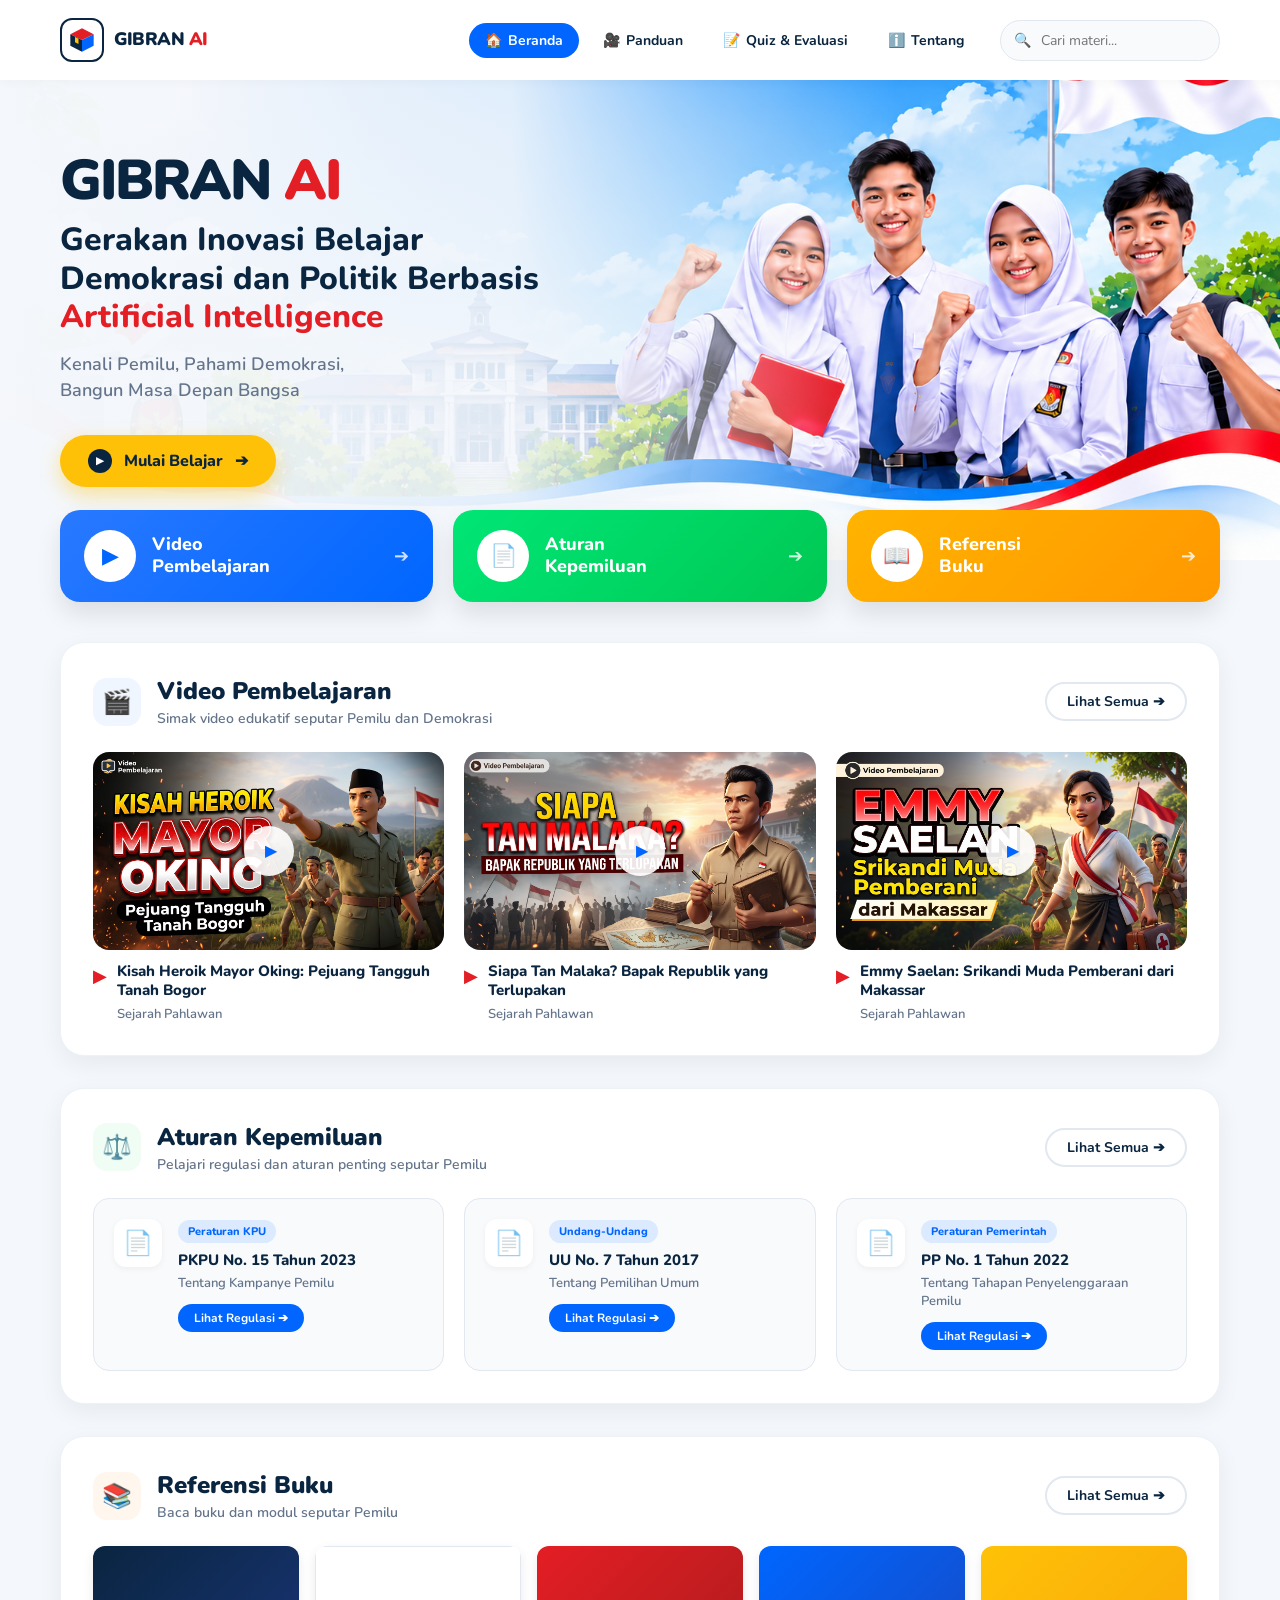
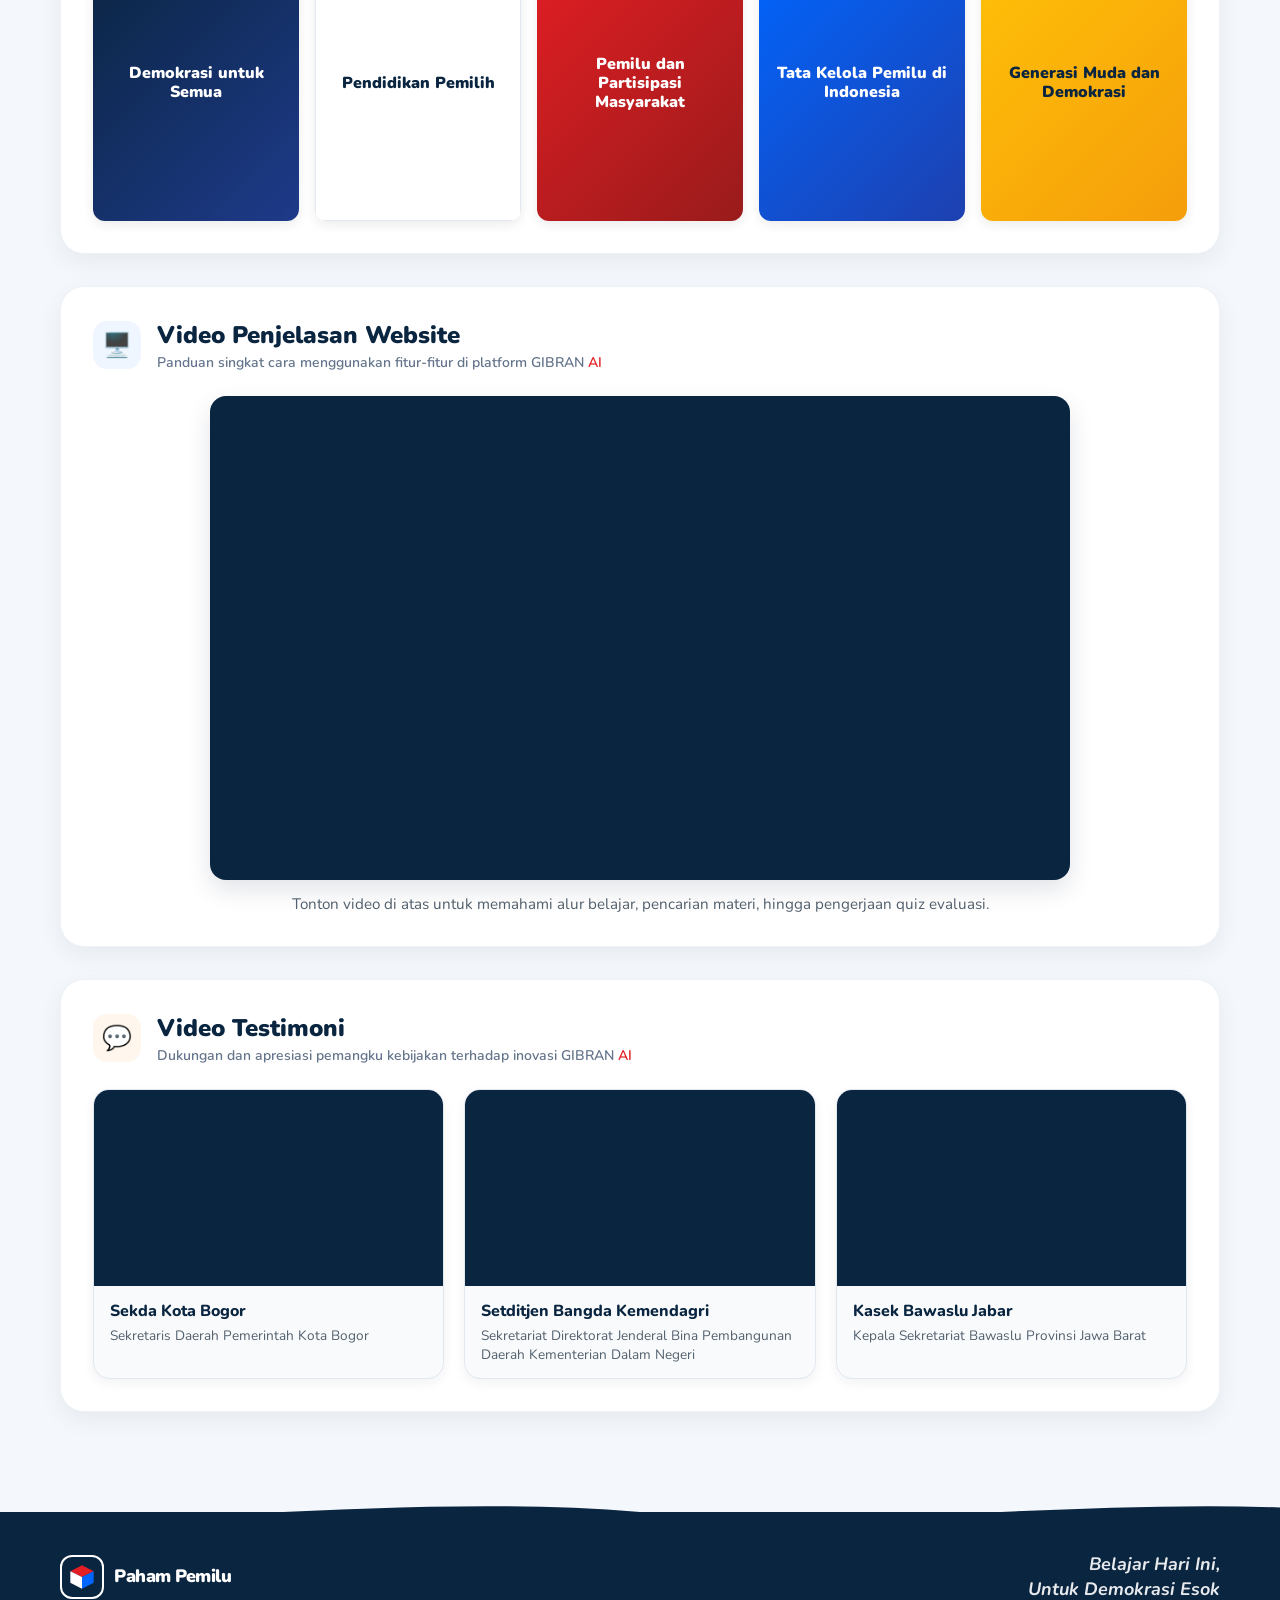
==== commit 33095292: "Update index.html" ====
--- a/index.html
+++ b/index.html
@@ -278,7 +278,7 @@
     </p>
   </section>
 
-    <!-- SECTION 5: VIDEO TESTIMONI -->
+  <!-- SECTION 5: VIDEO TESTIMONI -->
   <section class="content-box" id="testimoni">
     <div class="box-header">
       <div class="header-left">
@@ -324,10 +324,27 @@
           <p>Sekretariat Direktorat Jenderal Bina Pembangunan Daerah Kementerian Dalam Negeri</p>
         </div>
       </div>
+
+      <!-- Testimoni 3: Kasek Bawaslu Jabar -->
+      <div class="testimoni-card">
+        <div class="testimoni-video-box">
+          <iframe 
+            src="https://drive.google.com/file/d/ID_VIDEO_KASEK_BAWASLU_JABAR/preview" 
+            title="Testimoni Kasek Bawaslu Jabar" 
+            allow="autoplay; fullscreen" 
+            referrerpolicy="strict-origin-when-cross-origin"
+            allowfullscreen>
+          </iframe>
+        </div>
+        <div class="testimoni-info">
+          <h4>Kasek Bawaslu Jabar</h4>
+          <p>Kepala Sekretariat Bawaslu Provinsi Jawa Barat</p>
+        </div>
+      </div>
     </div>
   </section>
 
-
+    
 </div>
 
 <!-- FOOTER (Tanpa Ikon Sosmed) -->
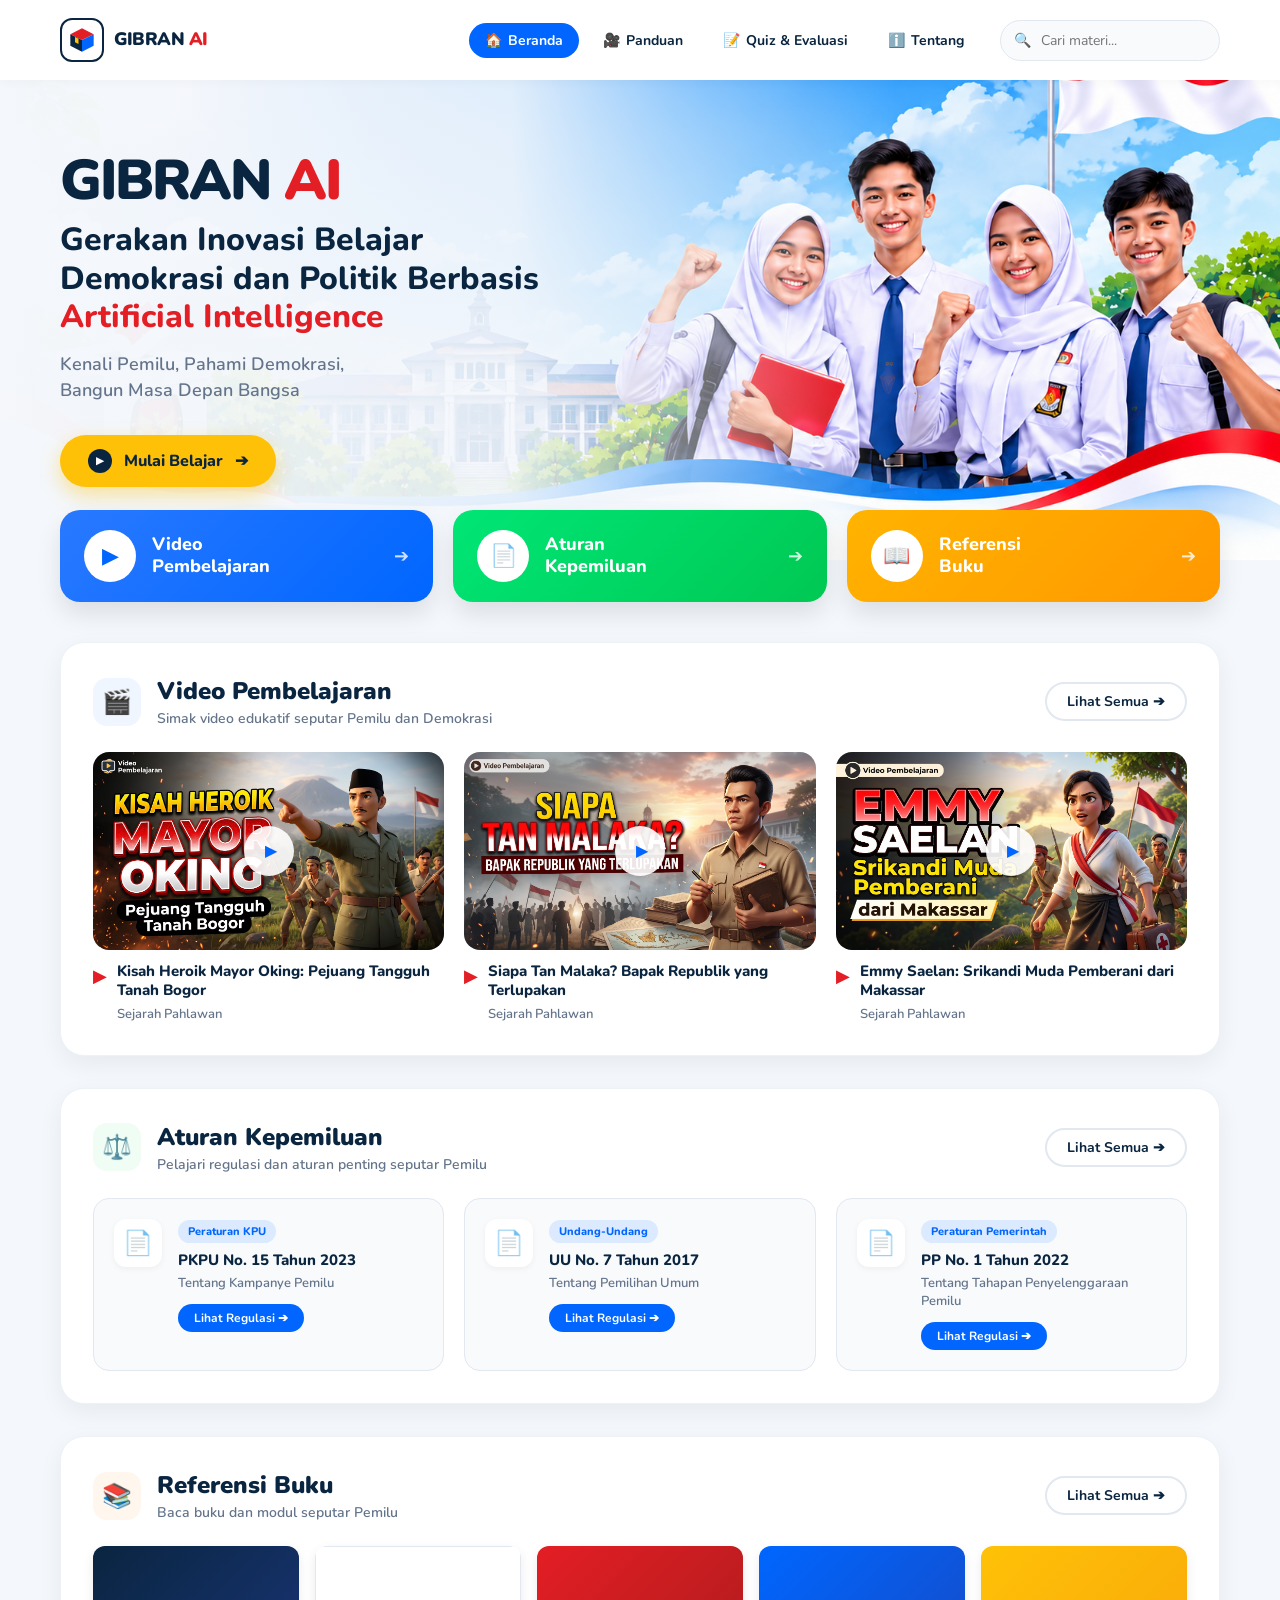
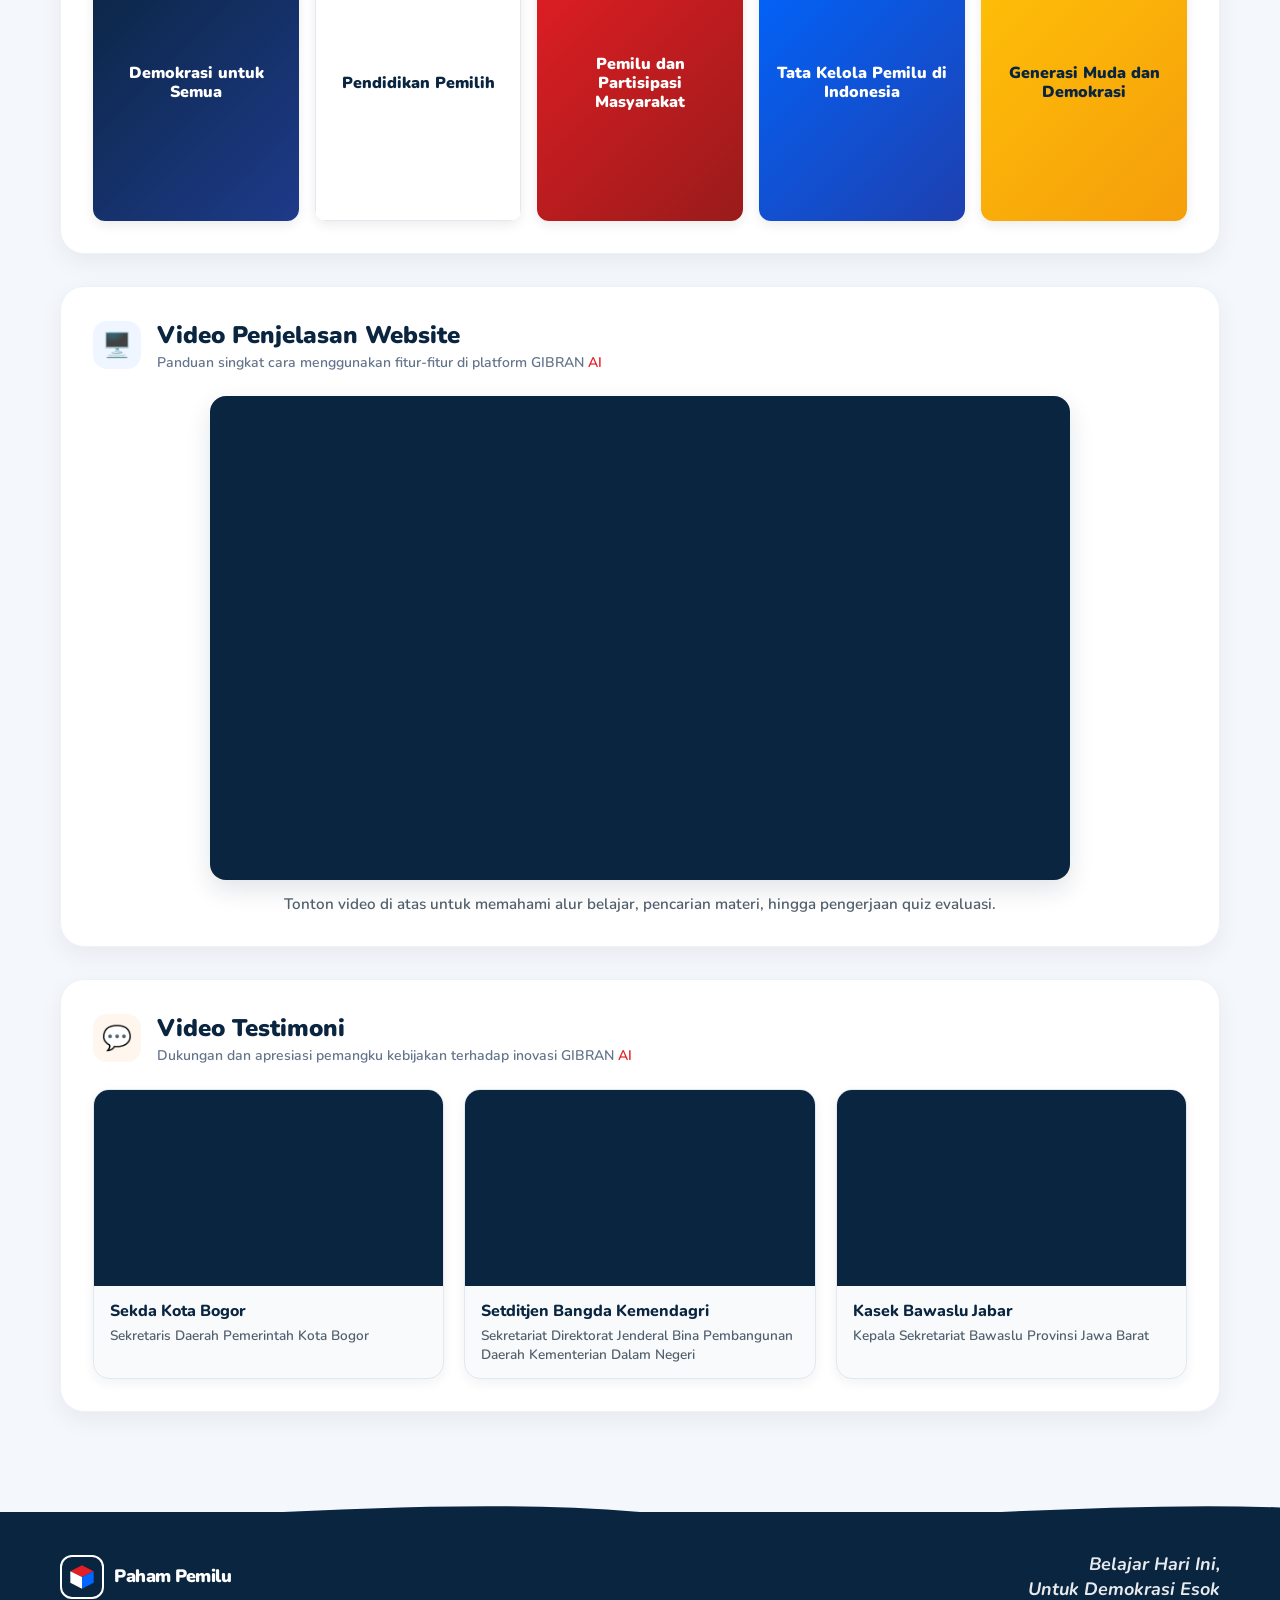
==== commit 27a51210: "Update index.html" ====
--- a/index.html
+++ b/index.html
@@ -295,7 +295,7 @@
       <div class="testimoni-card">
         <div class="testimoni-video-box">
           <iframe 
-            src="https://drive.google.com/file/d/ID_VIDEO_SEKDA_BOGOR/preview" 
+            src="https://drive.google.com/file/d/1NwUoYllyKm5gGY2lbapzirNnSxRrXSnM/preview" 
             title="Testimoni Sekda Kota Bogor" 
             allow="autoplay; fullscreen" 
             referrerpolicy="strict-origin-when-cross-origin"
@@ -312,7 +312,7 @@
       <div class="testimoni-card">
         <div class="testimoni-video-box">
           <iframe 
-            src="https://drive.google.com/file/d/ID_VIDEO_SETDITJEN_BANGDA/preview" 
+            src="https://drive.google.com/file/d/1EYxP1yVYbHiDohidRLQ01X7Z901V1Xjl/preview" 
             title="Testimoni Setditjen Bangda Kemendagri" 
             allow="autoplay; fullscreen" 
             referrerpolicy="strict-origin-when-cross-origin"
@@ -329,7 +329,7 @@
       <div class="testimoni-card">
         <div class="testimoni-video-box">
           <iframe 
-            src="https://drive.google.com/file/d/ID_VIDEO_KASEK_BAWASLU_JABAR/preview" 
+            src="https://drive.google.com/file/d/1G9S68jG7P_QHg_0TdWe29Ye_5Ads9OrG/preview" 
             title="Testimoni Kasek Bawaslu Jabar" 
             allow="autoplay; fullscreen" 
             referrerpolicy="strict-origin-when-cross-origin"
--- a/assets/public.css
+++ b/assets/public.css
@@ -93,7 +93,7 @@
   font-size: 56px; font-weight: 900; letter-spacing: -2px; line-height: 1; margin-bottom: 12px;
 }
 .text-navy { color: var(--navy); }
-.text-red { color: var(--red); }
+.text-red { color: var(--red) !important; }
 .hero-text h2 {
   font-size: 32px; font-weight: 800; line-height: 1.2; color: var(--navy); margin-bottom: 16px;
 }
@@ -221,8 +221,30 @@
 .book-grid { display: grid; grid-template-columns: repeat(5, 1fr); gap: 16px; }
 .b-card { border-radius: 12px; overflow: hidden; box-shadow: 0 4px 12px rgba(0,0,0,0.08); transition: transform 0.3s; }
 .b-card:hover { transform: translateY(-4px); }
-.b-cover { aspect-ratio: 3/4; position: relative; display: flex; align-items: center; justify-content: center; padding: 16px; text-align: center; }
+.b-cover {
+  aspect-ratio: 3/4; position: relative;
+  display: flex; align-items: center; justify-content: center;
+  padding: 16px; text-align: center;
+  background-size: cover; background-position: center; background-repeat: no-repeat;
+}
 .b-cover img { position: absolute; inset: 0; width: 100%; height: 100%; object-fit: cover; }
+
+/* Overlay gelap saat buku memakai gambar sampul agar judul tetap terbaca */
+.b-cover.has-cover-img {
+  align-items: flex-end;
+  padding-bottom: 18px;
+}
+.b-cover.has-cover-img::after {
+  content: "";
+  position: absolute;
+  inset: 0;
+  background: linear-gradient(to top, rgba(10, 37, 64, 0.88) 0%, rgba(10, 37, 64, 0.2) 55%, transparent 100%);
+  z-index: 1;
+}
+.b-cover.has-cover-img h3 {
+  color: #ffffff;
+  text-shadow: 0 2px 6px rgba(0,0,0,0.65);
+}
 
 /* Desain Cover CSS jika tidak ada gambar */
 .c-navy { background: linear-gradient(135deg, #0A2540, #1e3a8a); color: #fff; }
@@ -232,6 +254,91 @@
 .c-yellow { background: linear-gradient(135deg, #FFC107, #f59e0b); color: var(--navy); }
 .b-cover h3 { font-size: 16px; font-weight: 900; line-height: 1.2; position: relative; z-index: 2; }
 
+/* ================= VIDEO PENJELASAN WEBSITE ================= */
+.guide-video-wrapper {
+  position: relative;
+  width: 100%;
+  max-width: 860px;
+  margin: 0 auto;
+  aspect-ratio: 16 / 9;
+  border-radius: 16px;
+  overflow: hidden;
+  background: var(--navy);
+  box-shadow: 0 10px 25px rgba(10, 37, 64, 0.12);
+}
+.guide-video-wrapper iframe,
+.guide-video-wrapper video {
+  position: absolute;
+  top: 0; left: 0;
+  width: 100%; height: 100%;
+  border: none;
+  object-fit: cover;
+}
+.guide-caption {
+  text-align: center;
+  margin-top: 14px;
+  color: var(--text-gray);
+  font-size: 14px;
+  font-weight: 600;
+}
+
+/* ================= VIDEO TESTIMONI ================= */
+.testimoni-grid {
+  display: grid;
+  grid-template-columns: repeat(3, 1fr);
+  gap: 20px;
+}
+.testimoni-card {
+  background: #f8fafc;
+  border: 1px solid #e2e8f0;
+  border-radius: 16px;
+  overflow: hidden;
+  box-shadow: 0 4px 12px rgba(10, 37, 64, 0.05);
+  transition: transform 0.3s;
+}
+.testimoni-card:hover { transform: translateY(-4px); }
+.testimoni-video-box {
+  position: relative;
+  width: 100%;
+  aspect-ratio: 16 / 9;
+  background: var(--navy);
+}
+.testimoni-video-box iframe,
+.testimoni-video-box video {
+  position: absolute;
+  top: 0; left: 0;
+  width: 100%; height: 100%;
+  border: none;
+  object-fit: cover;
+}
+.testimoni-info {
+  padding: 16px;
+}
+.testimoni-info h4 {
+  font-size: 16px;
+  font-weight: 800;
+  color: var(--navy);
+  margin-bottom: 4px;
+}
+.testimoni-info p {
+  font-size: 13px;
+  font-weight: 600;
+  color: var(--text-gray);
+  line-height: 1.4;
+}
+
+/* ================= EMPTY STATE ================= */
+.empty {
+  grid-column: 1 / -1;
+  text-align: center;
+  padding: 32px;
+  color: var(--text-gray);
+  font-weight: 700;
+  background: #f8fafc;
+  border-radius: 16px;
+  border: 1px dashed #cbd5e1;
+}
+
 /* ================= FOOTER ================= */
 .site-footer {
   background: var(--navy); color: #fff; position: relative; padding: 40px 0;
@@ -258,12 +365,25 @@
   max-width: 900px; 
   width: 100%; 
   position: relative; 
-  overflow: hidden; /* Penting agar sudut video melengkung rapi */
+  overflow: hidden;
   box-shadow: 0 25px 50px rgba(0,0,0,0.5);
 }
-.modal-box iframe, .modal-box video { 
+
+/* WADAH VIDEO DI MODAL (Rasio 16:9 stabil di semua browser) */
+#videoContent {
+  position: relative;
+  width: 100%;
+  padding-bottom: 56.25%;
+  height: 0;
+  background: #000;
+  overflow: hidden;
+}
+#videoContent iframe,
+#videoContent video { 
+  position: absolute;
+  top: 0; left: 0;
   width: 100%; 
-  aspect-ratio: 16/9; 
+  height: 100%; 
   display: block; 
   border: none; 
 }
@@ -273,7 +393,8 @@
   position: absolute; 
   top: 12px;       
   right: 12px; 
-  background: rgba(255, 255, 255, 0.9); 
+  background: rgba(255, 255, 255, 0.95); 
+  color: var(--navy);
   border: none; 
   width: 36px; 
   height: 36px; 
@@ -281,7 +402,7 @@
   cursor: pointer; 
   font-weight: bold; 
   font-size: 16px;
-  z-index: 9999;   /* Pastikan berada di atas iframe video */
+  z-index: 9999;
   display: flex; 
   align-items: center; 
   justify-content: center;
@@ -301,15 +422,15 @@
   .hero-text { margin: 0 auto; text-align: center; }
   .hero-text h1 { font-size: 46px; }
   .category-grid { grid-template-columns: 1fr; margin-top: 20px; }
-  .video-grid, .rule-grid { grid-template-columns: 1fr 1fr; }
+  .video-grid, .rule-grid, .testimoni-grid { grid-template-columns: 1fr 1fr; }
   .book-grid { grid-template-columns: repeat(3, 1fr); }
   .footer-content { flex-direction: column; gap: 24px; text-align: center; }
   .footer-tagline { text-align: center; }
 }
 
 @media (max-width: 768px) {
-  .nav-search { display: none; } /* Sembunyikan pencarian di layar sangat kecil */
-  .video-grid, .rule-grid { grid-template-columns: 1fr; }
+  .nav-search { display: none; }
+  .video-grid, .rule-grid, .testimoni-grid { grid-template-columns: 1fr; }
   .book-grid { grid-template-columns: 1fr 1fr; }
   .box-header { flex-direction: column; align-items: flex-start; gap: 16px; }
   .header-left { flex-direction: row; }
@@ -322,7 +443,6 @@
   padding: 32px;
   border-radius: 20px;
   color: var(--navy);
-  /* overflow: hidden di atas akan memotong scroll, jadi kita override di sini */
   overflow: visible; 
 }
 .modal-scroll-area {
@@ -358,4 +478,4 @@
 .quiz-result h3 { font-size: 20px; color: var(--navy); margin-bottom: 16px; }
 .score-circle { width: 120px; height: 120px; border-radius: 50%; background: #eff6ff; color: var(--blue); font-size: 40px; font-weight: 900; display: flex; align-items: center; justify-content: center; margin: 0 auto 16px; border: 6px solid #bfdbfe; }
 .score-text { font-size: 16px; font-weight: 700; color: var(--navy); margin-bottom: 8px; }
-.score-message { font-size: 15px; color: var(--text-gray); margin-bottom: 24px; }+.score-message { font-size: 15px; color: var(--text-gray); margin-bottom: 24px; }
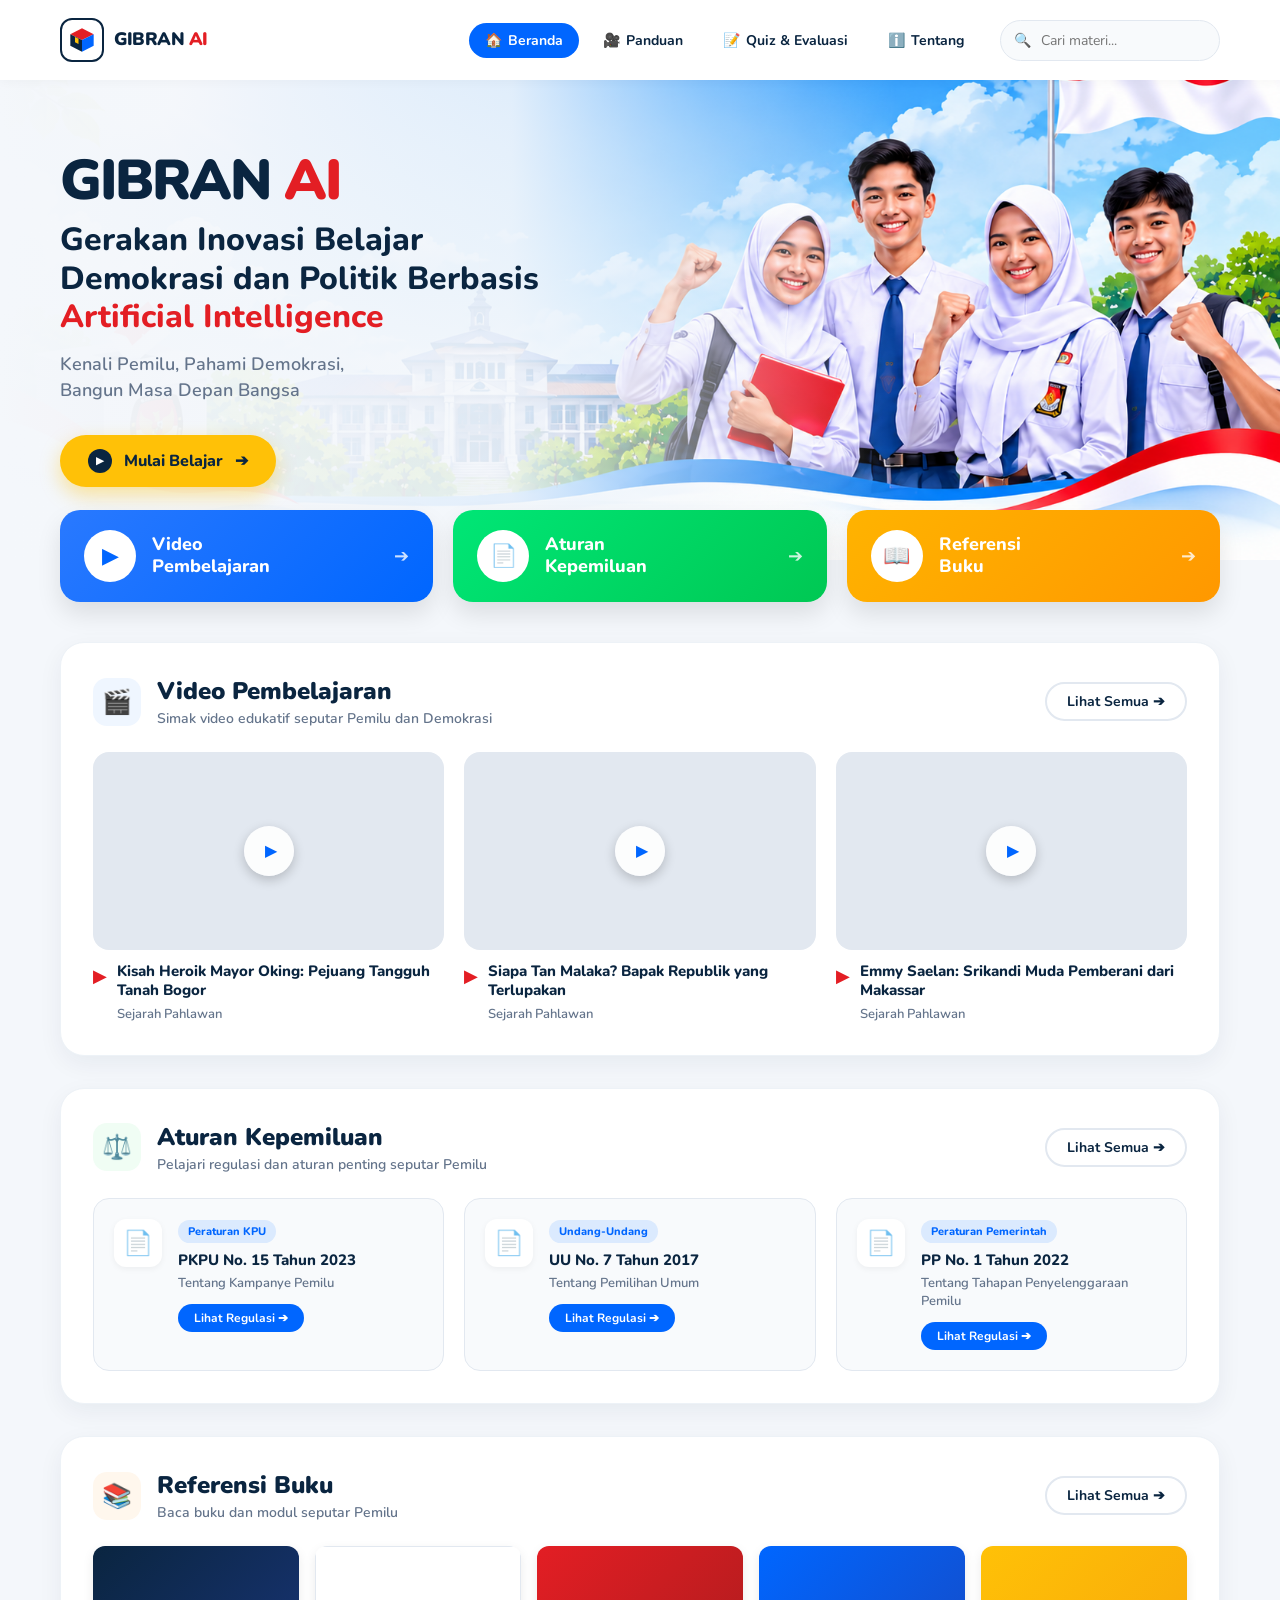
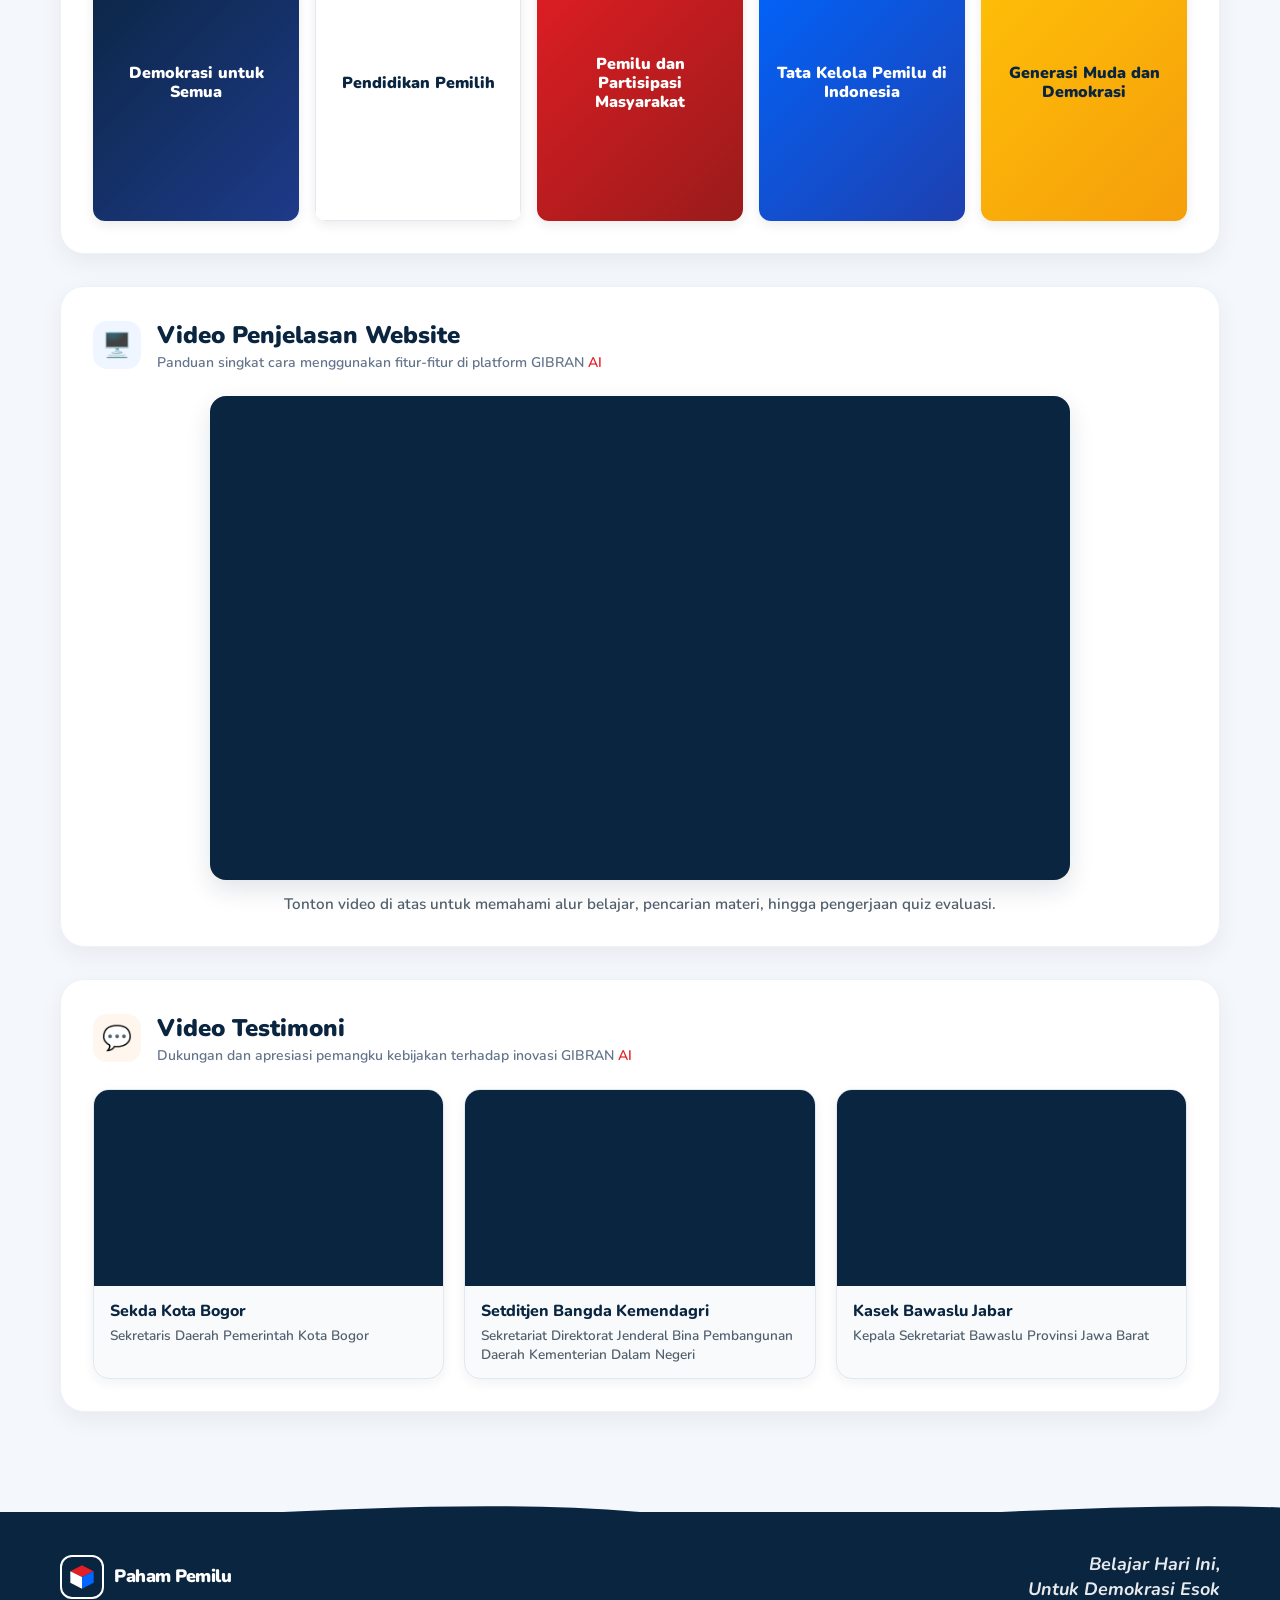
==== commit 3f9e9548: "Update index.html" ====
--- a/index.html
+++ b/index.html
@@ -92,37 +92,27 @@
     background-repeat: no-repeat !important;
     position: relative;
     overflow: hidden;
+    align-items: flex-end;
+    padding-bottom: 18px;
   }
   .b-cover.has-cover-img::after {
     content: "";
     position: absolute;
     inset: 0;
-    background: linear-gradient(to top, rgba(10, 37, 64, 0.85) 0%, rgba(10, 37, 64, 0.15) 55%, transparent 100%);
+    background: linear-gradient(to top, rgba(10, 37, 64, 0.88) 0%, rgba(10, 37, 64, 0.2) 55%, transparent 100%);
+    z-index: 1;
   }
   .b-cover.has-cover-img h3 {
     position: relative;
     z-index: 2;
     color: #ffffff !important;
-    text-shadow: 0 2px 6px rgba(0,0,0,0.6);
-  }
-
-  /* Perbaikan rasio video di dalam modal agar tidak stuck loading/gepeng */
+    text-shadow: 0 2px 6px rgba(0,0,0,0.65);
+  }
+
+  /* Kontainer Modal Video yang bersih tanpa bentrok aspect-ratio */
   #videoContent {
-    position: relative;
     width: 100%;
-    aspect-ratio: 16 / 9;
     background: #000;
-    border-radius: 12px;
-    overflow: hidden;
-  }
-  #videoContent iframe,
-  #videoContent video {
-    position: absolute;
-    top: 0;
-    left: 0;
-    width: 100%;
-    height: 100%;
-    border: none;
   }
 </style>
 </head>
@@ -252,7 +242,7 @@
     <div class="book-grid" id="booksGrid"></div>
   </section>
 
-  <!-- SECTION 4: VIDEO PENJELASAN WEBSITE (GOOGLE DRIVE) -->
+  <!-- SECTION 4: VIDEO PENJELASAN WEBSITE (YOUTUBE) -->
   <section class="content-box" id="panduan">
     <div class="box-header">
       <div class="header-left">
@@ -266,9 +256,9 @@
 
     <div class="guide-video-wrapper">
       <iframe 
-        src="https://drive.google.com/file/d/1xdvObH5hwWqjvr8Z_KCdpr6EtPa9gy2i/preview" 
+        src="https://www.youtube.com/embed/J7tcdBLmKdo" 
         title="Video Penjelasan Website GIBRAN AI" 
-        allow="autoplay; fullscreen" 
+        allow="accelerometer; autoplay; clipboard-write; encrypted-media; gyroscope; picture-in-picture; web-share" 
         referrerpolicy="strict-origin-when-cross-origin"
         allowfullscreen>
       </iframe>
@@ -278,7 +268,7 @@
     </p>
   </section>
 
-  <!-- SECTION 5: VIDEO TESTIMONI -->
+  <!-- SECTION 5: VIDEO TESTIMONI (YOUTUBE) -->
   <section class="content-box" id="testimoni">
     <div class="box-header">
       <div class="header-left">
@@ -295,9 +285,9 @@
       <div class="testimoni-card">
         <div class="testimoni-video-box">
           <iframe 
-            src="https://drive.google.com/file/d/1NwUoYllyKm5gGY2lbapzirNnSxRrXSnM/preview" 
+            src="https://www.youtube.com/embed/QT7jP7ztZds" 
             title="Testimoni Sekda Kota Bogor" 
-            allow="autoplay; fullscreen" 
+            allow="accelerometer; autoplay; clipboard-write; encrypted-media; gyroscope; picture-in-picture; web-share" 
             referrerpolicy="strict-origin-when-cross-origin"
             allowfullscreen>
           </iframe>
@@ -312,9 +302,9 @@
       <div class="testimoni-card">
         <div class="testimoni-video-box">
           <iframe 
-            src="https://drive.google.com/file/d/1EYxP1yVYbHiDohidRLQ01X7Z901V1Xjl/preview" 
+            src="https://www.youtube.com/embed/PEQueV6K4Hc" 
             title="Testimoni Setditjen Bangda Kemendagri" 
-            allow="autoplay; fullscreen" 
+            allow="accelerometer; autoplay; clipboard-write; encrypted-media; gyroscope; picture-in-picture; web-share" 
             referrerpolicy="strict-origin-when-cross-origin"
             allowfullscreen>
           </iframe>
@@ -329,9 +319,9 @@
       <div class="testimoni-card">
         <div class="testimoni-video-box">
           <iframe 
-            src="https://drive.google.com/file/d/1G9S68jG7P_QHg_0TdWe29Ye_5Ads9OrG/preview" 
+            src="https://www.youtube.com/embed/O606MycylY4" 
             title="Testimoni Kasek Bawaslu Jabar" 
-            allow="autoplay; fullscreen" 
+            allow="accelerometer; autoplay; clipboard-write; encrypted-media; gyroscope; picture-in-picture; web-share" 
             referrerpolicy="strict-origin-when-cross-origin"
             allowfullscreen>
           </iframe>
@@ -344,7 +334,6 @@
     </div>
   </section>
 
-    
 </div>
 
 <!-- FOOTER (Tanpa Ikon Sosmed) -->
@@ -418,10 +407,10 @@
 <script>
 // =========================================================================
 // EDIT LINK GAMBAR SAMPUL BUKU DI SINI (URUTAN SESUAI DAFTAR BUKU)
-// Anda juga bisa mengisi properti "cover" langsung di dalam assets/store.js
+// Anda juga bisa mengisi properti "cover_path" langsung di dalam assets/store.js
 // =========================================================================
 const customBookCovers = [
-  "", // Link gambar sampul Buku ke-1 (contoh: "https://link-gambar.com/sampul1.jpg")
+  "", // Link gambar sampul Buku ke-1 (contoh: "assets/sampul1.jpg" atau "https://...")
   "", // Link gambar sampul Buku ke-2
   "", // Link gambar sampul Buku ke-3
   "", // Link gambar sampul Buku ke-4
@@ -528,10 +517,8 @@
     thumb = 'https://images.unsplash.com/photo-1540910419892-4a36d2c3266c?q=80&w=600&auto=format&fit=crop'; 
   }
 
-  const dataVideo = esc(JSON.stringify({tipe: v.tipe || '', src: rawUrl}));
-  
   return `
-    <div class="v-card" onclick='openVideo(${dataVideo})'>
+    <div class="v-card" data-tipe="${esc(v.tipe || '')}" data-src="${esc(rawUrl)}" onclick="openVideoFromCard(this)">
       <div class="v-thumb" style="background-image:url('${esc(thumb)}')">
         <div class="v-play">▶</div>
       </div>
@@ -543,6 +530,13 @@
         </div>
       </div>
     </div>`;
+}
+
+function openVideoFromCard(el) {
+  openVideo({
+    tipe: el.getAttribute('data-tipe') || '',
+    src: el.getAttribute('data-src') || ''
+  });
 }
 
 function generateRuleCard(r) {
@@ -562,8 +556,8 @@
   const coverClasses = ['c-navy', 'c-white', 'c-red', 'c-blue', 'c-yellow'];
   const cls = coverClasses[index % coverClasses.length];
   
-  // Cek link gambar sampul dari objek buku (store.js) atau dari array customBookCovers
-  const coverImg = (b.cover || b.gambar || b.thumbnail || customBookCovers[index] || '').trim();
+  // Cek link gambar sampul dari store.js (cover_path) atau dari array customBookCovers
+  const coverImg = (b.cover_path || b.cover || b.gambar || b.thumbnail || customBookCovers[index] || '').trim();
   const coverStyle = coverImg ? `style="background-image:url('${esc(coverImg)}')"` : '';
   const extraClass = coverImg ? 'has-cover-img' : cls;
 
@@ -575,22 +569,26 @@
     </div>`;
 }
 
-// --- LOGIKA VIDEO MODAL (DIPERBAIKI AGAR TIDAK STUCK LOADING) ---
+// --- LOGIKA VIDEO MODAL ---
 function openVideo(data){
   const content = document.getElementById('videoContent');
   const rawSrc = String(data && data.src ? data.src : '').trim();
   
   if (!rawSrc){
-    content.innerHTML = '<div style="display:flex;align-items:center;justify-content:center;height:100%;color:#fff;padding:20px;text-align:center;">Link video belum diisi.</div>';
-  } else if (getYoutubeId(rawSrc) || data.tipe === 'youtube'){
+    content.innerHTML = '<div style="padding:60px;text-align:center;color:#fff">Video belum diset.</div>';
+  } else if (data.tipe === 'youtube' || getYoutubeId(rawSrc)){
     const embedSrc = toEmbedYoutube(rawSrc);
     const separator = embedSrc.includes('?') ? '&' : '?';
-    content.innerHTML = `<iframe src="${esc(embedSrc)}${separator}autoplay=1&rel=0" title="Video Pembelajaran" allowfullscreen allow="accelerometer; autoplay; clipboard-write; encrypted-media; gyroscope; picture-in-picture; web-share" referrerpolicy="strict-origin-when-cross-origin"></iframe>`;
-  } else if (rawSrc.includes('drive.google.com') || data.tipe === 'gdrive') {
+    content.innerHTML = `<iframe src="${esc(embedSrc)}${separator}autoplay=1" allowfullscreen allow="autoplay; encrypted-media"></iframe>`;
+  } else if (data.tipe === 'gdrive' || rawSrc.includes('drive.google.com')) {
     const embedUrl = toEmbedGdrive(rawSrc);
-    content.innerHTML = `<iframe src="${esc(embedUrl)}" title="Video Google Drive" allowfullscreen allow="autoplay; fullscreen" referrerpolicy="strict-origin-when-cross-origin"></iframe>`;
+    content.innerHTML = `
+      <div style="position:relative; width:100%; aspect-ratio:16/9; background:#000;">
+        <iframe src="${esc(embedUrl)}" style="position:absolute; top:0; left:0; width:100%; height:100%; border:none;" allowfullscreen allow="autoplay"></iframe>
+      </div>
+    `;
   } else {
-    content.innerHTML = `<video src="${esc(rawSrc)}" controls autoplay playsinline></video>`;
+    content.innerHTML = `<video src="${esc(rawSrc)}" controls autoplay></video>`;
   }
   
   document.getElementById('videoModal').classList.add('open');
--- a/assets/public.css
+++ b/assets/public.css
@@ -369,21 +369,15 @@
   box-shadow: 0 25px 50px rgba(0,0,0,0.5);
 }
 
-/* WADAH VIDEO DI MODAL (Rasio 16:9 stabil di semua browser) */
+/* WADAH VIDEO DI MODAL (Selaras dengan index.html terbaru) */
 #videoContent {
-  position: relative;
   width: 100%;
-  padding-bottom: 56.25%;
-  height: 0;
   background: #000;
-  overflow: hidden;
-}
-#videoContent iframe,
-#videoContent video { 
-  position: absolute;
-  top: 0; left: 0;
+}
+.modal-box iframe,
+.modal-box video { 
   width: 100%; 
-  height: 100%; 
+  aspect-ratio: 16/9; 
   display: block; 
   border: none; 
 }
